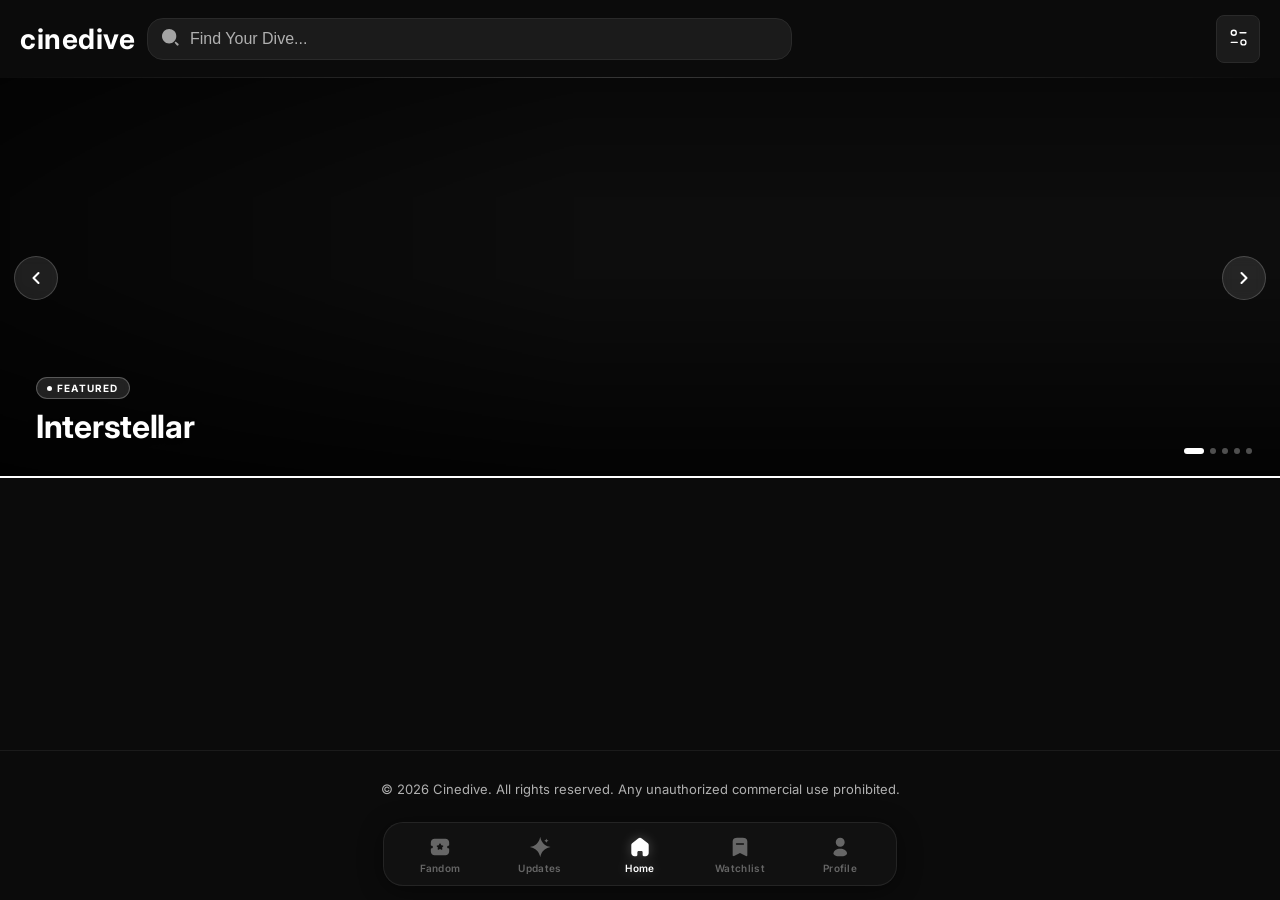
==== index.html @ e0979874 "Update index.html" ====
<!DOCTYPE html>
<html lang="en">
<head>
  <meta charset="UTF-8">
  <meta name="viewport" content="width=device-width, initial-scale=1.0">
  <meta name="google-site-verification" content="zPPvZ__F1wGGacreTJ3j63eiuVQAA73Fr6Pg4x2mugY" />
  
  <title>Cinedive – Discover Movies, Series, Anime & Documentaries</title>
  
  <meta name="description" content="Explore Cinedive to discover trending movies, TV series, anime, and documentaries. Get reviews, ratings, and personalized streaming recommendations in one place like never before.">
  <meta name="keywords" content="movies, tv series, anime, documentaries, streaming, movie reviews, trending shows, anime recommendations, documentaries online, entertainment platform, netflix, prime video, crunchyroll, disney marvel, cinedive">
  <meta name="author" content="Cinedive">
  
  <meta property="og:title" content="Cinedive – Movies, Series, Anime & Documentaries">
  <meta property="og:description" content="Discover movies, series, anime, and documentaries with reviews and ratings on Cinedive.">
  <meta property="og:type" content="website">
  <meta property="og:url" content="https://cinedive.vercel.app">
  <meta property="og:image" content="https://cinedive.vercel.app/preview.jpg">
  
  <link rel="stylesheet" href="style.css">
  <link href="https://fonts.googleapis.com/css2?family=Inter:wght@400;500;600;700&display=swap" rel="stylesheet">
</head>

<body>

  <div class="top-nav">
    <div class="logo">cinedive</div>
  
    <div class="search-box">
      <div class="search-inner" onclick="openSearchOverlay();">
        <svg width="20" height="20" viewBox="0 0 24 24" fill="none" style="flex-shrink:0;">
          <path d="M15.6207067,15.6542822 C16.0072308,15.270377 16.6268293,15.270377 17.0133534,15.6542822 L19.5680176,17.7164156 C20.1292102,18.2388171 20.1292102,19.0857973 19.6123694,19.6081989 C19.0955285,20.1306004 18.2575639,20.1306004 17.7407231,19.6081989 L15.6207067,17.1784678 C15.390397,16.8980019 15.3076306,16.6615115 15.3076306,16.416375 C15.3076306,16.1303824 15.4202849,15.8561581 15.6207067,15.6542822 Z M8.57763961,0 C10.8525711,0 13.0343273,0.913436016 14.6429467,2.53936255 C16.2515662,4.16528909 17.1552792,6.37051871 17.1552792,8.66992606 C17.1552792,13.458194 13.3149392,17.3398521 8.57763961,17.3398521 C3.84034006,17.3398521 0,13.458194 0,8.66992606 C0,3.88165812 3.84034006,0 8.57763961,0 Z" fill="#ffffff"/>
        </svg>
        <input type="text" placeholder="Find Your Dive..." readonly style="pointer-events: none;">
      </div>
    </div>
  
    <div class="nav-actions">
      <button class="filter-btn" onclick="showFilters()">
        <svg width="22" height="22" viewBox="0 0 24 24" fill="none">
          <path d="M11.1437 17.8828H4.67114" stroke="#ffffff" stroke-width="1.5" stroke-linecap="round" stroke-linejoin="round"/>
          <path fill-rule="evenodd" clip-rule="evenodd" d="M15.205 17.8837C15.205 19.9254 15.8859 20.6054 17.9267 20.6054C19.9676 20.6054 20.6485 19.9254 20.6485 17.8837C20.6485 15.8419 19.9676 15.1619 17.9267 15.1619C15.8859 15.1619 15.205 15.8419 15.205 17.8837Z" stroke="#ffffff" stroke-width="1.5" stroke-linecap="round" stroke-linejoin="round"/>
          <path d="M14.1765 7.39415H20.6481" stroke="#ffffff" stroke-width="1.5" stroke-linecap="round" stroke-linejoin="round"/>
          <path fill-rule="evenodd" clip-rule="evenodd" d="M10.1153 7.39281C10.1153 5.35192 9.43436 4.67102 7.39346 4.67102C5.35167 4.67102 4.67078 5.35192 4.67078 7.39281C4.67078 9.4346 5.35167 10.1146 7.39346 10.1146C9.43436 10.1146 10.1153 9.4346 10.1153 7.39281Z" stroke="#ffffff" stroke-width="1.5" stroke-linecap="round" stroke-linejoin="round"/>
        </svg>
      </button>
    </div>
  </div>

  <!-- ═══════════════════════════════════════════
       FEATURED SLIDESHOW DATA
       To update banners: edit the data-* attributes
       on each .slide element below.
       - data-img  : full image URL (backdrop/banner)
       - data-title: movie or show name (optional)
       - data-label: badge label e.g. "Trending", "New"
  ═══════════════════════════════════════════ -->
  <section class="featured-slideshow" id="featuredSlideshow">
    <div class="slides-track" id="slidesTrack">

      <div class="slide"
           data-img="https://image.tmdb.org/t/p/original/xJHokMbljvjADYdit5fK5VQsXEG.jpg"
           data-title="Interstellar"
           data-label="Featured">
      </div>

      <div class="slide"
           data-img="https://image.tmdb.org/t/p/original/oXUunYhn9uY1Yv6qU6A96vGvLpY.jpg"
           data-title="The Dark Knight"
           data-label="Trending">
      </div>

      <div class="slide"
           data-img="https://image.tmdb.org/t/p/original/8Z99vYQXbu9o4v6qU6A96vGvLpY.jpg"
           data-title="Inception"
           data-label="Spotlight">
      </div>

      <div class="slide"
           data-img="https://image.tmdb.org/t/p/original/70YpTzhScySAn8Br97vY88S6p60.jpg"
           data-title="Zindagi Na Milegi Dobara"
           data-label="New">
      </div>

      <div class="slide"
           data-img="https://image.tmdb.org/t/p/original/hiKypO3V6fK0pX8I7Y86S9Qqp.jpg"
           data-title="Parasite"
           data-label="Award Winner">
      </div>

    </div>

    <!-- Dot indicators -->
    <div class="slide-dots" id="slideDots"></div>

    <!-- Prev / Next arrows (desktop) -->
    <button class="slide-arrow slide-arrow-prev" id="slidePrev" aria-label="Previous">
      <svg width="20" height="20" viewBox="0 0 24 24" fill="none" stroke="#fff" stroke-width="2.5" stroke-linecap="round" stroke-linejoin="round">
        <polyline points="15 18 9 12 15 6"/>
      </svg>
    </button>
    <button class="slide-arrow slide-arrow-next" id="slideNext" aria-label="Next">
      <svg width="20" height="20" viewBox="0 0 24 24" fill="none" stroke="#fff" stroke-width="2.5" stroke-linecap="round" stroke-linejoin="round">
        <polyline points="9 18 15 12 9 6"/>
      </svg>
    </button>
  </section>
  <!-- END FEATURED SLIDESHOW -->

  <div class="container">
    
    <div id="filters" class="preferences-container hidden">
      <div class="preferences-header">
        <h2 class="preferences-title">Your Preferences</h2>
      </div>
      
      <div class="preferences-scroll-row">
        
        <div class="premium-select-wrapper">
          <select id="type" class="premium-pill-select" onchange="findSuggestion()">
            <option value="">Content Type</option>
            <option value="51">Movie</option>
            <option value="52">Series</option>
            <option value="53">Documentary</option>
          </select>
        </div>

        <div class="premium-select-wrapper">
          <select id="genre" class="premium-pill-select" onchange="findSuggestion()">
            <option value="">Genre</option>
            <option value="1">Action</option>
            <option value="2">Comedy</option>
            <option value="3">Romance</option>
            <option value="4">Horror</option>
            <option value="5">Crime</option>
            <option value="9">Fantasy</option>
            <option value="6">Sci-fi</option>
            <option value="12">Animation</option>
            <option value="8">Adventure</option>
            <option value="7">Drama</option>
          </select>
        </div>

        <div class="premium-select-wrapper">
          <select id="mood" class="premium-pill-select" onchange="findSuggestion()">
            <option value="">Mood</option>
            <option value="32">Chill</option>
            <option value="37">Romantic</option>
            <option value="34">Mysterious</option>
            <option value="35">Emotional</option>
            <option value="36">Inspiring</option>
            <option value="39">Anime Vibes</option>
          </select>
        </div>

        <div class="premium-select-wrapper">
          <select id="language" class="premium-pill-select" onchange="findSuggestion()">
            <option value="">Original Language</option>
            <option value="en">English</option>
            <option value="hi">Hindi</option>
            <option value="jp">Japanese</option>
            <option value="sp">Spanish</option>
            <option value="kr">Korean</option>
            <option value="be">Bengali</option>
            <option value="sind">South Indian</option>
          </select>
        </div>

        <div class="premium-select-wrapper">
          <select id="year" class="premium-pill-select" onchange="findSuggestion()">
            <option value="">Released Year</option>
            <option value="1980">1980</option>
            <option value="1990">1990</option>
            <option value="2000">2000</option>
            <option value="2010">2010</option>
            <option value="2020">2020</option>
          </select>
        </div>

        <div class="premium-select-wrapper">
          <select id="popularity" class="premium-pill-select" onchange="findSuggestion()">
            <option value="">Popularity</option>
            <option value="trending">Trending Now</option>
            <option value="generational">Generational Phenomena</option>
            <option value="critically_acclaimed">Critically Acclaimed</option>
            <option value="regional_hit">Regional Hit</option>
            <option value="underrated">Underrated Gem</option>
          </select>
        </div>

        <div class="premium-select-wrapper">
          <select id="platform" class="premium-pill-select" onchange="findSuggestion()">
            <option value="">Preferred Platforms</option>
            <option value="netflix">Netflix</option>
            <option value="prime">Prime Video</option>
            <option value="appletv">Apple TV+</option>
            <option value="disney">Disney+</option>
            <option value="sonyliv">SonyLIV</option>
            <option value="hoichoi">Hoichoi</option>
            <option value="jiohotstar">JioHotstar</option>
            <option value="max">Max</option>
            <option value="crunchyroll">Crunchyroll</option>
            <option value="youtube">YouTube</option>
          </select>
        </div>

      </div>
      
      <div class="preferences-actions">
        <button class="preferences-clear-btn" onclick="clearFilters()">Clear All</button>
      </div>
    </div>
  
    <h2 id="results-title"></h2>
    <div id="results" class="results-grid"></div>
  </div>

  <div id="search-overlay" class="search-overlay">
    
    <div class="search-sticky-top">
      <div class="search-overlay-header">
        <button class="back-btn" onclick="closeSearchOverlay()">
          <svg width="28" height="28" viewBox="0 0 24 24" fill="none" stroke="#ffffff" stroke-width="2" stroke-linecap="round" stroke-linejoin="round">
            <path d="M15 18l-6-6 6-6"/>
          </svg>
        </button>
        <span class="search-overlay-title">Search</span>
      </div>
      
      <div class="search-overlay-input-wrapper">
        <div class="search-input-container">
          <svg class="input-search-icon" width="20" height="20" viewBox="0 0 24 24" fill="none" stroke="#B0B0B0" stroke-width="2" stroke-linecap="round" stroke-linejoin="round">
            <circle cx="11" cy="11" r="8"></circle>
            <line x1="21" y1="21" x2="16.65" y2="16.65"></line>
          </svg>
          <input type="text" id="overlay-search-input" placeholder="Search movies, anime, series..." oninput="handleRealTimeSearch(this.value)" onkeypress="handleSearchEnter(event, this.value)">
        </div>
      </div>
    </div>
    
    <div class="search-overlay-content">
      
      <div id="search-default-state" class="search-default-state">
        
        <div class="search-section" id="recent-searches-section" style="display: none;">
          <h3 class="search-section-title">Your Recent Searches</h3>
          <ul class="recent-searches-list" id="recent-searches-list"></ul>
        </div>
  
        <div class="search-section">
          <h3 class="search-section-title">Trending</h3>
          <div class="horizontal-scroll" id="trending-scroll"></div>
        </div>
  
        <div class="search-section">
          <h3 class="search-section-title">Featured</h3>
          <div class="horizontal-scroll" id="featured-scroll"></div>
        </div>
        
      </div>
  
      <div id="search-results-state" class="hidden">
        <div id="search-overlay-results" class="results-grid"></div>
        <div id="search-empty-state" class="search-empty-state hidden">No results found</div>
      </div>
  
    </div>
  </div>

  <script src="script.js"></script>

  <div class="footer">
    <p class="footer-sub">
      © 2026 Cinedive. All rights reserved. Any unauthorized commercial use prohibited.
    </p>
  </div>

  <nav class="bottom-nav">
    <a class="bottom-nav-item" href="#">
      <span class="bottom-nav-icon">
        <svg width="24" height="24" viewBox="0 0 24 24" fill="none" xmlns="http://www.w3.org/2000/svg">
          <g transform="translate(2.000000, 3.000000)" fill="currentColor" fill-rule="nonzero">
            <path d="M15.856,-3.01980663e-14 C18.14,-3.01980663e-14 19.999,1.84201255 19.999,4.10514147 L19.999,4.10514147 L20,6.78245073 C20,6.97864142 19.921,7.16888693 19.781,7.30760762 C19.64,7.44731917 19.45,7.52559727 19.25,7.52559727 C18.429,7.52559727 17.761,8.18749312 17.761,9.00099086 C17.761,9.81448861 18.429,10.4763845 19.25,10.4763845 C19.664,10.4763845 20,10.8093141 20,11.219531 L20,11.219531 L20,13.8958494 C20,16.1589783 18.142,18 15.858,18 L15.858,18 L4.143,18 C1.859,18 0,16.1589783 0,13.8958494 L0,13.8958494 L0,11.219531 C0,10.8093141 0.336,10.4763845 0.75,10.4763845 C1.572,10.4763845 2.24,9.81448861 2.24,9.00099086 C2.24,8.20830122 1.599,7.61180227 0.75,7.61180227 C0.551,7.61180227 0.361,7.53352417 0.22,7.39381262 C0.079,7.25410107 0,7.06484642 0,6.86865573 L0,6.86865573 L0.002,4.10514147 C0.002,1.84201255 1.86,-3.01980663e-14 4.144,-3.01980663e-14 L4.144,-3.01980663e-14 Z M10.002,5.15347352 C9.718,5.15347352 9.464,5.31002973 9.337,5.56170869 L9.337,5.56170869 L8.608,7.02521193 L6.982,7.26004624 C6.701,7.29968072 6.471,7.48992624 6.382,7.75745899 C6.294,8.02499174 6.365,8.31432346 6.569,8.51051415 L6.569,8.51051415 L7.748,9.64802378 L7.47,11.2561929 C7.422,11.5336343 7.535,11.8090939 7.765,11.9745679 C7.895,12.066718 8.046,12.1142794 8.199,12.1142794 C8.316,12.1142794 8.434,12.0855444 8.542,12.0290653 L8.542,12.0290653 L10,11.270065 L11.455,12.0270836 C11.707,12.1608499 12.006,12.1400418 12.235,11.973577 C12.466,11.8090939 12.579,11.5336343 12.531,11.2561929 L12.531,11.2561929 L12.252,9.64802378 L13.431,8.51051415 C13.636,8.31432346 13.707,8.02499174 13.618,7.75745899 C13.53,7.48992624 13.3,7.29968072 13.022,7.2610371 L13.022,7.2610371 L11.393,7.02521193 L10.664,5.56269955 C10.539,5.31102059 10.285,5.15446438 10.002,5.15347352 L10.002,5.15347352 Z"></path>
          </g>
        </svg>
      </span>
      <span class="bottom-nav-label">Fandom</span>
    </a>
    <a class="bottom-nav-item" href="#" onclick="openSearchOverlay(); return false;">
      <span class="bottom-nav-icon">
        <svg width="24" height="24" viewBox="0 0 24 24" fill="none" xmlns="http://www.w3.org/2000/svg">
          <path fill-rule="evenodd" clip-rule="evenodd" d="M21.625 11.5155C17.265 10.3915 13.858 6.9845 12.734 2.6245L12.25 0.747498L11.766 2.6245C10.642 6.9845 7.23505 10.3915 2.87505 11.5155L0.998047 11.9995L2.87505 12.4845C7.23505 13.6085 10.642 17.0155 11.766 21.3745L12.25 23.2525L12.734 21.3745C13.858 17.0155 17.265 13.6085 21.625 12.4845L23.502 11.9995L21.625 11.5155Z" fill="currentColor"/>
          <path fill-rule="evenodd" clip-rule="evenodd" d="M19.0011 7.74691C19.0011 6.58491 20.2751 5.24791 21.5001 5.24791C20.3211 5.24791 19.0011 3.89691 19.0011 2.74991C19.0011 3.89691 17.6931 5.24791 16.5031 5.24791C17.6481 5.24791 19.0011 6.57791 19.0011 7.74691Z" fill="currentColor"/>
        </svg>
      </span>
      <span class="bottom-nav-label">Updates</span>
    </a>
    <a class="bottom-nav-item active" href="#">
      <span class="bottom-nav-icon">
        <svg width="24" height="24" viewBox="0 0 24 24" fill="none" xmlns="http://www.w3.org/2000/svg">
          <g transform="translate(2.500000, 2.000000)" fill="currentColor" fill-rule="nonzero">
            <path d="M6.63477851,18.7733424 L6.63477851,15.7156161 C6.63477851,14.9350667 7.27217143,14.3023065 8.05843544,14.3023065 L10.9326107,14.3023065 C11.310188,14.3023065 11.6723007,14.4512083 11.9392882,14.7162553 C12.2062757,14.9813022 12.3562677,15.3407831 12.3562677,15.7156161 L12.3562677,18.7733424 C12.3538816,19.0978491 12.4820659,19.4098788 12.7123708,19.6401787 C12.9426757,19.8704786 13.2560494,20 13.5829406,20 L15.5438266,20 C16.4596364,20.0023499 17.3387522,19.6428442 17.9871692,19.0008077 C18.6355861,18.3587712 19,17.4869804 19,16.5778238 L19,7.86685918 C19,7.13246047 18.6720694,6.43584231 18.1046183,5.96466895 L11.4340245,0.675869015 C10.2736604,-0.251438297 8.61111277,-0.221497907 7.48539114,0.74697893 L0.967012253,5.96466895 C0.37274068,6.42195254 0.0175522924,7.12063643 0,7.86685918 L0,16.568935 C0,18.4638535 1.54738155,20 3.45617342,20 L5.37229029,20 C6.05122667,20 6.60299723,19.4562152 6.60791706,18.7822311 L6.63477851,18.7733424 Z"></path>
          </g>
        </svg>
      </span>
      <span class="bottom-nav-label">Home</span>
    </a>
    <a class="bottom-nav-item" href="#">
      <span class="bottom-nav-icon">
        <svg width="24" height="24" viewBox="0 0 24 24" fill="none" xmlns="http://www.w3.org/2000/svg">
          <g transform="translate(4.000000, 2.000000)" fill="currentColor" fill-rule="nonzero">
            <path d="M11.0699,0.0001 C13.7799,0.0001 15.9699,1.0701 15.9999,3.7901 L15.9999,3.7901 L15.9999,18.9701 C15.9999,19.1401 15.9599,19.3101 15.8799,19.4601 C15.7499,19.7001 15.5299,19.8801 15.2599,19.9601 C14.9999,20.0401 14.7099,20.0001 14.4699,19.8601 L14.4699,19.8601 L7.9899,16.6201 L1.4999,19.8601 C1.3509,19.9391 1.1799,19.9901 1.0099,19.9901 C0.4499,19.9901 -0.0001,19.5301 -0.0001,18.9701 L-0.0001,18.9701 L-0.0001,3.7901 C-0.0001,1.0701 2.1999,0.0001 4.8999,0.0001 L4.8999,0.0001 Z M11.7499,6.0401 L4.2199,6.0401 C3.7899,6.0401 3.4399,6.3901 3.4399,6.8301 C3.4399,7.2691 3.7899,7.6201 4.2199,7.6201 L4.2199,7.6201 L11.7499,7.6201 C12.1799,7.6201 12.5299,7.2691 12.5299,6.8301 C12.5299,6.3901 12.1799,6.0401 11.7499,6.0401 L11.7499,6.0401 Z"></path>
          </g>
        </svg>
      </span>
      <span class="bottom-nav-label">Watchlist</span>
    </a>
    <a class="bottom-nav-item" href="#">
      <span class="bottom-nav-icon">
        <svg width="24" height="24" viewBox="0 0 24 24" fill="none" xmlns="http://www.w3.org/2000/svg">
          <path fill-rule="evenodd" clip-rule="evenodd" d="M12.2505 13.8307C8.33752 13.8307 4.90552 16.1327 4.90552 18.7557C4.90552 22.1307 10.4345 22.1307 12.2505 22.1307C14.0665 22.1307 19.5945 22.1307 19.5945 18.7337C19.5945 16.1217 16.1625 13.8307 12.2505 13.8307Z" fill="currentColor"/>
          <path fill-rule="evenodd" clip-rule="evenodd" d="M12.212 11.6423H12.243C14.938 11.6423 17.13 9.45026 17.13 6.75526C17.13 4.06126 14.938 1.86926 12.243 1.86926C9.54805 1.86926 7.35605 4.06126 7.35605 6.75326C7.34705 9.43926 9.52405 11.6323 12.212 11.6423Z" fill="currentColor"/>
        </svg>
      </span>
      <span class="bottom-nav-label">Profile</span>
    </a>
  </nav>

</body>
</html>
---- style.css ----
/* 🔥 GLOBAL FIX */
html, body {
  margin: 0;
  padding: 0;
  overflow-x: hidden;
}

body {
  font-family: 'Inter', sans-serif;
  background: #0B0B0B;
  color: #FFFFFF;
  display: flex;
  flex-direction: column;
  min-height: 100vh;
  font-size: 16px;
}

/* 🔥 TOP NAVBAR */
.top-nav {
  display: flex;
  align-items: center;
  gap: 12px;
  padding: 10px 12px;
  background: #0B0B0B;
  border-bottom: none;
  position: sticky;
  top: 0;
  z-index: 100;
}

/*
  SEPARATOR FIX:
  Replaced the hard border-bottom on .top-nav with a
  soft radial glow separator div rendered below the nav.
  Feels premium and cinematic — a faint light bloom
  rather than a flat line cut.
*/
.top-nav::after {
  content: '';
  position: absolute;
  bottom: 0;
  left: 0;
  right: 0;
  height: 1px;
  background: linear-gradient(
    to right,
    transparent 0%,
    rgba(255,255,255,0.08) 20%,
    rgba(255,255,255,0.18) 50%,
    rgba(255,255,255,0.08) 80%,
    transparent 100%
  );
  pointer-events: none;
}

/* 🔥 LOGO */
.logo {
  font-size: 25px;
  font-weight: 700;
  white-space: nowrap;
  color: #FFFFFF;
  letter-spacing: 0.5px;
}

/* 🔥 SEARCH BOX */
.search-box {
  flex: 0 0 52%;
  max-width: 52%;
}

.search-inner {
  display: flex;
  align-items: center;
  gap: 6px;
  background: #1B1B1B;
  border-radius: 16px;
  padding: 9px 14px;
  border: 1px solid #2a2a2a;
  transition: border-color 0.2s;
  cursor: pointer;
}

.search-inner:focus-within {
  border-color: #FFFFFF;
}

.search-inner input {
  border: none;
  background: transparent;
  color: #FFFFFF;
  outline: none;
  width: 100%;
  font-size: 14px;
  line-height: 1.2;
  padding-left: 2px;
}

.search-inner input::placeholder {
  color: #B0B0B0;
}

.search-inner svg {
  flex-shrink: 0;
  display: block;
  opacity: 0.6;
}

/* 🔥 FILTER BUTTON */
.nav-actions {
  margin-left: auto;
  display: flex;
  align-items: center;
  flex-shrink: 0;
}

.filter-btn {
  background: #1B1B1B;
  border: 1px solid #2a2a2a;
  color: #FFFFFF;
  font-size: 16px;
  padding: 10px;
  border-radius: 8px;
  cursor: pointer;
  transition: border-color 0.2s, background 0.2s;
}

.filter-btn:hover {
  border-color: #FFFFFF;
  background: #222;
}

/* 🔥 CONTAINER */
.container {
  width: 100%;
  max-width: 100%;
  margin: auto;
  padding: 20px 12px;
  text-align: center;
  flex: 1;
  box-sizing: border-box;
}

@media (min-width: 768px) {
  .container {
    max-width: 1100px;
    padding: 60px 20px;
  }
  .top-nav {
    padding: 15px 20px;
  }
  .logo {
    font-size: 28px;
  }
  .search-inner input {
    font-size: 16px;
  }
}

h1 {
  font-size: 28px;
  margin-bottom: 10px;
}

.subtitle {
  color: #B0B0B0;
  margin-bottom: 25px;
  font-size: 14px;
}

.main-btn, .surprise-btn {
  padding: 12px 20px;
  font-size: 15px;
  background: #FFFFFF;
  color: #0B0B0B;
  font-weight: 600;
  border: none;
  border-radius: 8px;
  cursor: pointer;
  transition: background 0.2s, transform 0.2s;
  margin: 6px;
}

.main-btn:hover, .surprise-btn:hover {
  background: #E0E0E0;
  transform: scale(1.05);
}

.hidden {
  display: none;
}


/* =========================================
   🎬 FEATURED SLIDESHOW
========================================= */

.featured-slideshow {
  position: relative;
  width: 100%;
  aspect-ratio: 16 / 10;
  overflow: hidden;
  background: #0D0D0D;
  margin-top: 0;
}

@media (min-width: 768px) {
  .featured-slideshow {
    aspect-ratio: 16 / 5;
  }
}

/* Track holds all slides side by side */
.slides-track {
  display: flex;
  width: 100%;
  height: 100%;
  transition: transform 0.65s cubic-bezier(0.77, 0, 0.18, 1);
  will-change: transform;
}

/* Individual slide */
.slide {
  flex: 0 0 100%;
  width: 100%;
  height: 100%;
  position: relative;
  background-size: cover;
  background-position: center center;
  background-repeat: no-repeat;
}

/* Cinematic gradient overlay */
.slide::before {
  content: '';
  position: absolute;
  inset: 0;
  background:
    linear-gradient(to right,  rgba(0,0,0,0.55) 0%, transparent 45%),
    linear-gradient(to top,    rgba(0,0,0,0.72) 0%, transparent 50%),
    linear-gradient(to bottom, rgba(0,0,0,0.35) 0%, transparent 30%);
  z-index: 1;
  pointer-events: none;
}

/* Slide text content */
.slide-content {
  position: absolute;
  bottom: 18px;
  left: 18px;
  z-index: 2;
  display: flex;
  flex-direction: column;
  gap: 6px;
}

@media (min-width: 768px) {
  .slide-content {
    bottom: 32px;
    left: 36px;
    gap: 10px;
  }
}

/* Badge label */
.slide-label {
  display: inline-flex;
  align-items: center;
  gap: 5px;
  background: rgba(255,255,255,0.12);
  border: 1px solid rgba(255,255,255,0.25);
  backdrop-filter: blur(6px);
  -webkit-backdrop-filter: blur(6px);
  color: #FFFFFF;
  font-size: 10px;
  font-weight: 700;
  letter-spacing: 1.2px;
  text-transform: uppercase;
  padding: 4px 10px;
  border-radius: 20px;
  width: fit-content;
}

/* Pulse dot inside label */
.slide-label-dot {
  width: 5px;
  height: 5px;
  border-radius: 50%;
  background: #FFFFFF;
  animation: slideDotPulse 1.8s ease-in-out infinite;
}

@keyframes slideDotPulse {
  0%, 100% { opacity: 1; transform: scale(1); }
  50%       { opacity: 0.4; transform: scale(0.7); }
}

/* Movie title on slide */
.slide-title {
  font-size: 20px;
  font-weight: 700;
  color: #FFFFFF;
  line-height: 1.15;
  letter-spacing: -0.3px;
  text-shadow: 0 2px 12px rgba(0,0,0,0.6);
  max-width: 240px;
}

@media (min-width: 768px) {
  .slide-title {
    font-size: 32px;
    max-width: 480px;
  }
}

/* Dot indicators */
.slide-dots {
  position: absolute;
  bottom: 14px;
  right: 16px;
  display: flex;
  gap: 6px;
  z-index: 3;
}

@media (min-width: 768px) {
  .slide-dots {
    bottom: 24px;
    right: 28px;
  }
}

.slide-dot {
  width: 6px;
  height: 6px;
  border-radius: 50%;
  background: rgba(255,255,255,0.3);
  border: none;
  padding: 0;
  cursor: pointer;
  transition: background 0.3s ease, transform 0.3s ease, width 0.3s ease;
  flex-shrink: 0;
}

.slide-dot.active {
  background: #FFFFFF;
  width: 20px;
  border-radius: 3px;
}

/* Prev / Next arrows — desktop only */
.slide-arrow {
  position: absolute;
  top: 50%;
  transform: translateY(-50%);
  z-index: 3;
  background: rgba(255,255,255,0.1);
  border: 1px solid rgba(255,255,255,0.18);
  backdrop-filter: blur(6px);
  -webkit-backdrop-filter: blur(6px);
  border-radius: 50%;
  width: 38px;
  height: 38px;
  display: none;
  align-items: center;
  justify-content: center;
  cursor: pointer;
  transition: background 0.2s, border-color 0.2s;
}

.slide-arrow:hover {
  background: rgba(255,255,255,0.2);
  border-color: rgba(255,255,255,0.4);
}

.slide-arrow-prev { left: 14px; }
.slide-arrow-next { right: 14px; }

@media (min-width: 768px) {
  .slide-arrow {
    display: flex;
    width: 44px;
    height: 44px;
  }
}

/* Progress bar at bottom of slideshow */
.slide-progress {
  position: absolute;
  bottom: 0;
  left: 0;
  height: 2px;
  background: rgba(255,255,255,0.15);
  width: 100%;
  z-index: 3;
}

.slide-progress-fill {
  height: 100%;
  background: #FFFFFF;
  width: 0%;
  transition: width linear;
}


/* =========================================
   🔥 PREFERENCES / FILTER UI
========================================= */

.preferences-container {
  background: #0B0B0B;
  padding: 10px 0 25px 0;
  text-align: center;
  animation: fadeIn 0.4s ease;
}

.preferences-header {
  margin-bottom: 18px;
  padding: 0 5px;
}

.preferences-title {
  font-size: 18px;
  font-weight: 600;
  color: #FFFFFF;
  margin: 0;
  letter-spacing: 0.3px;
}

.preferences-scroll-row {
  display: flex;
  flex-wrap: wrap;
  justify-content: center;
  align-items: center;
  gap: 12px;
  margin-bottom: 16px;
}

.premium-select-wrapper {
  position: relative;
  flex-shrink: 0;
}

.premium-select-wrapper::after {
  content: '';
  position: absolute;
  right: 14px;
  top: 50%;
  transform: translateY(-50%);
  width: 0;
  height: 0;
  border-left: 4px solid transparent;
  border-right: 4px solid transparent;
  border-top: 5px solid #B0B0B0;
  pointer-events: none;
  transition: border-top-color 0.2s;
}

.premium-pill-select {
  appearance: none;
  -webkit-appearance: none;
  background: #1B1B1B;
  border: 1px solid #2A2A2A;
  color: #FFFFFF;
  font-size: 14px;
  font-weight: 500;
  padding: 10px 36px 10px 18px;
  border-radius: 40px;
  outline: none;
  cursor: pointer;
  font-family: 'Inter', sans-serif;
  transition: all 0.2s ease;
  box-shadow: 0 2px 10px rgba(0,0,0,0.2);
}

.premium-pill-select:hover {
  background: #222222;
  border-color: #3A3A3A;
}

.premium-pill-select:focus {
  border-color: #FFFFFF;
  box-shadow: 0 0 14px rgba(255,255,255,0.1);
}

.premium-pill-select option {
  background: #1B1B1B;
  color: #FFFFFF;
  padding: 10px;
}

.preferences-actions {
  margin-top: 5px;
  padding: 0 5px;
}

.preferences-clear-btn {
  background: transparent;
  border: 1.5px solid #3A3A3A;
  color: #B0B0B0;
  font-size: 13px;
  font-weight: 600;
  padding: 8px 18px;
  border-radius: 20px;
  cursor: pointer;
  transition: all 0.2s ease;
}

.preferences-clear-btn:hover {
  border-color: #FFFFFF;
  color: #FFFFFF;
  background: rgba(255,255,255,0.06);
}


/* 🔥 GRID */
.results-grid {
  margin-top: 30px;
  display: grid;
  grid-template-columns: repeat(2, 1fr);
  gap: 12px;
  justify-items: center;
}

@media (min-width: 768px) {
  .results-grid {
    grid-template-columns: repeat(auto-fill, minmax(200px, 1fr));
    gap: 25px;
  }
}

/* =========================================
   🎬 MOVIE CARD
========================================= */

.movie-card {
  border-radius: 16px;
  overflow: hidden;
  position: relative;
  width: 100%;
  max-width: 216px;
  aspect-ratio: 2 / 3;
  cursor: pointer;
  transition: transform 0.25s, box-shadow 0.25s;
  background: #161616;
  flex-shrink: 0;
}

.movie-card:hover {
  transform: scale(1.04);
  box-shadow: 0 8px 28px rgba(0,0,0,0.7);
}

.movie-poster {
  position: relative;
  width: 100%;
  height: 100%;
}

.movie-poster img {
  position: absolute;
  inset: 0;
  width: 100%;
  height: 100%;
  object-fit: cover;
  display: block;
  z-index: 0;
}

.movie-card-placeholder {
  position: absolute;
  inset: 0;
  display: none;
  flex-direction: column;
  align-items: center;
  justify-content: center;
  background: #161616;
  gap: 8px;
  z-index: 0;
}

.movie-card-placeholder .placeholder-initial {
  font-size: 48px;
  font-weight: 700;
  color: rgba(255,255,255,0.1);
  line-height: 1;
}

.movie-card-overlay {
  position: absolute;
  inset: 0;
  background: linear-gradient(
    to top,
    rgba(0,0,0,0.93) 38%,
    rgba(0,0,0,0.15) 70%,
    transparent 100%
  );
  pointer-events: none;
  z-index: 1;
}

.movie-card-top {
  position: absolute;
  top: 10px;
  right: 10px;
  display: flex;
  gap: 6px;
  align-items: center;
  z-index: 2;
}

.movie-rating {
  background: rgba(11,11,11,0.78);
  border: 1.5px solid rgba(255,255,255,0.5);
  border-radius: 50px;
  padding: 3px 9px;
  font-size: 11px;
  font-weight: 700;
  color: #FFFFFF;
  letter-spacing: 0.2px;
}

.movie-watchlist-btn {
  background: rgba(11,11,11,0.6);
  border: 1px solid rgba(255,255,255,0.18);
  border-radius: 50%;
  width: 28px;
  height: 28px;
  display: flex;
  align-items: center;
  justify-content: center;
  cursor: pointer;
  flex-shrink: 0;
  transition: background 0.2s, border-color 0.2s;
}

.movie-watchlist-btn:hover {
  background: rgba(255,255,255,0.12);
  border-color: rgba(255,255,255,0.5);
}

.movie-watchlist-btn svg { display: block; }

.movie-info {
  position: absolute;
  bottom: 0;
  left: 0;
  right: 0;
  padding: 10px 10px 12px;
  z-index: 2;
}

.movie-title {
  font-weight: 700;
  font-size: 12px;
  color: #FFFFFF;
  margin-bottom: 6px;
  line-height: 1.3em;
  max-height: 2.6em;
  overflow: hidden;
  word-break: break-word;
}

@media (min-width: 768px) {
  .movie-title {
    font-size: 13px;
  }
}

.movie-title .movie-year {
  font-weight: 400;
  color: #999;
  font-size: 11px;
}

.movie-tags {
  display: flex;
  flex-wrap: wrap;
  gap: 4px;
}

.tag {
  font-size: 9px;
  font-weight: 600;
  padding: 2px 7px;
  border-radius: 20px;
  letter-spacing: 0.1px;
}

.tag-action    { background: #2a1a1a; color: #F09595; }
.tag-comedy    { background: #2a2a1a; color: #EF9F27; }
.tag-romance   { background: #2a1520; color: #ED93B1; }
.tag-horror    { background: #200f0f; color: #f07070; }
.tag-crime     { background: #1a1a2a; color: #85B7EB; }
.tag-scifi     { background: #0f2a22; color: #5DCAA5; }
.tag-drama     { background: #1a1f2a; color: #85B7EB; }
.tag-adventure { background: #1a2530; color: #7BC8E8; }
.tag-fantasy   { background: #221a35; color: #AFA9EC; }
.tag-history   { background: #2a2010; color: #EF9F27; }
.tag-thriller  { background: #201515; color: #F09595; }
.tag-animation { background: #1f1a30; color: #AFA9EC; }

.tag-mood { background: #1e1528; color: #C4A8E8; }

.movie-meta { display: none; }

/* 🔥 FOOTER */
.footer {
  padding: 25px 15px;
  border-top: 1px solid #1B1B1B;
  text-align: center;
  margin-top: auto;
  padding-bottom: 90px;
}

.footer-text {
  color: #B0B0B0;
  font-size: 12px;
}

.footer-sub {
  color: #B0B0B0;
  font-size: 13px;
  margin-top: 5px;
}

.footer-sub a {
  color: #FFFFFF;
  text-decoration: underline;
}

.footer-sub a:hover {
  color: #E0E0E0;
}

/* 🔥 BOTTOM NAVBAR */
.bottom-nav {
  position: fixed;
  bottom: 14px;
  left: 50%;
  transform: translateX(-50%);
  width: calc(100% - 32px);
  max-width: 500px;
  height: 62px;
  background: rgba(20, 20, 20, 0.75);
  backdrop-filter: blur(14px);
  -webkit-backdrop-filter: blur(14px);
  border: 1px solid rgba(255,255,255,0.08);
  border-radius: 20px;
  box-shadow: 0 4px 24px rgba(0,0,0,0.45);
  display: flex;
  align-items: center;
  justify-content: space-around;
  z-index: 200;
  padding: 0 6px;
}

.bottom-nav-item {
  display: flex;
  flex-direction: column;
  align-items: center;
  justify-content: center;
  gap: 3px;
  flex: 1;
  text-decoration: none;
  color: #666;
  transition: color 0.2s ease, transform 0.2s ease;
  padding: 6px 0;
  border-radius: 12px;
}

.bottom-nav-item:hover {
  color: #ffffff;
  transform: scale(1.08);
}

.bottom-nav-item.active {
  color: #FFFFFF;
  filter: drop-shadow(0 0 6px rgba(255,255,255,0.25));
}

.bottom-nav-icon {
  width: 24px;
  height: 24px;
  display: flex;
  align-items: center;
  justify-content: center;
  line-height: 1;
}

.bottom-nav-icon svg {
  width: 22px;
  height: 22px;
}

.bottom-nav-label {
  font-size: 10px;
  font-weight: 600;
  letter-spacing: 0.3px;
}


/* =========================================
   🔥 SEARCH OVERLAY
========================================= */

.search-overlay {
  position: fixed;
  inset: 0;
  background-color: #0B0B0B;
  z-index: 9999;
  display: flex;
  flex-direction: column;
  opacity: 0;
  pointer-events: none;
  transform: translateY(15px);
  transition: opacity 0.3s cubic-bezier(0.25, 1, 0.5, 1), transform 0.3s cubic-bezier(0.25, 1, 0.5, 1);
  padding-top: 0 !important;
}

.search-overlay.active {
  opacity: 1;
  pointer-events: auto;
  transform: translateY(0);
}

.search-sticky-top {
  position: sticky;
  top: 0;
  background: rgba(11, 11, 11, 0.95);
  backdrop-filter: blur(10px);
  -webkit-backdrop-filter: blur(10px);
  z-index: 10;
  padding-top: env(safe-area-inset-top);
  border-bottom: 1px solid rgba(255, 255, 255, 0.05);
}

.search-overlay-header {
  display: flex;
  align-items: center;
  padding: 16px 20px;
  gap: 12px;
}

.back-btn {
  background: none;
  border: none;
  cursor: pointer;
  display: flex;
  align-items: center;
  justify-content: center;
  padding: 4px;
}

.search-overlay-title {
  color: #FFFFFF;
  font-size: 18px;
  font-weight: 600;
  letter-spacing: 0.5px;
}

.search-overlay-input-wrapper {
  padding: 0 20px 24px 20px;
}

.search-input-container {
  position: relative;
  width: 100%;
}

.input-search-icon {
  position: absolute;
  left: 20px;
  top: 50%;
  transform: translateY(-50%);
  pointer-events: none;
}

#overlay-search-input {
  width: 100%;
  padding: 16px 24px;
  padding-left: 52px !important;
  border-radius: 50px;
  background: #1B1B1B;
  border: 1.5px solid #2A2A2A;
  color: #FFFFFF;
  font-size: 16px;
  font-family: 'Inter', sans-serif;
  outline: none;
  transition: all 0.3s ease;
  box-shadow: 0 4px 20px rgba(0,0,0,0.4);
  box-sizing: border-box;
}

#overlay-search-input:focus {
  border-color: #FFFFFF;
  box-shadow: 0 0 16px rgba(255,255,255,0.08);
}

#overlay-search-input::placeholder {
  color: #B0B0B0;
}

.search-overlay-content {
  flex: 1;
  overflow-y: auto;
  padding: 0 20px 100px 20px;
}

.search-default-state {
  animation: fadeIn 0.4s cubic-bezier(0.25, 1, 0.5, 1);
}

.search-section {
  margin-top: 28px;
}

.search-section-title {
  font-size: 17px;
  font-weight: 600;
  color: #FFFFFF;
  margin-bottom: 16px;
  letter-spacing: 0.3px;
}

.recent-searches-list {
  list-style: none;
  padding: 0;
  margin: 0;
}

.recent-search-item {
  display: flex;
  align-items: center;
  gap: 14px;
  padding: 14px 0;
  border-bottom: 1px solid #1B1B1B;
  cursor: pointer;
  color: #B0B0B0;
  font-size: 15px;
  transition: color 0.2s, padding-left 0.2s;
}

.recent-search-item:hover {
  color: #FFFFFF;
  padding-left: 6px;
}

.horizontal-scroll {
  display: flex;
  gap: 14px;
  overflow-x: auto;
  padding-bottom: 16px;
  scroll-snap-type: x mandatory;
  scrollbar-width: none;
  -webkit-overflow-scrolling: touch;
}

.horizontal-scroll::-webkit-scrollbar {
  display: none;
}

.horizontal-scroll .movie-card {
  flex: 0 0 176px;
  scroll-snap-align: start;
  max-width: 176px;
  box-shadow: 0 4px 12px rgba(0,0,0,0.5);
}

.horizontal-scroll .movie-title {
  font-size: 11px;
}

.search-empty-state {
  text-align: center;
  color: #B0B0B0;
  margin-top: 60px;
  font-size: 16px;
  font-weight: 500;
}

.search-empty-state.hidden {
  display: none;
}

body.search-active {
  overflow: hidden;
}

@keyframes fadeIn {
  from { opacity: 0; transform: translateY(8px); }
  to   { opacity: 1; transform: translateY(0); }
}
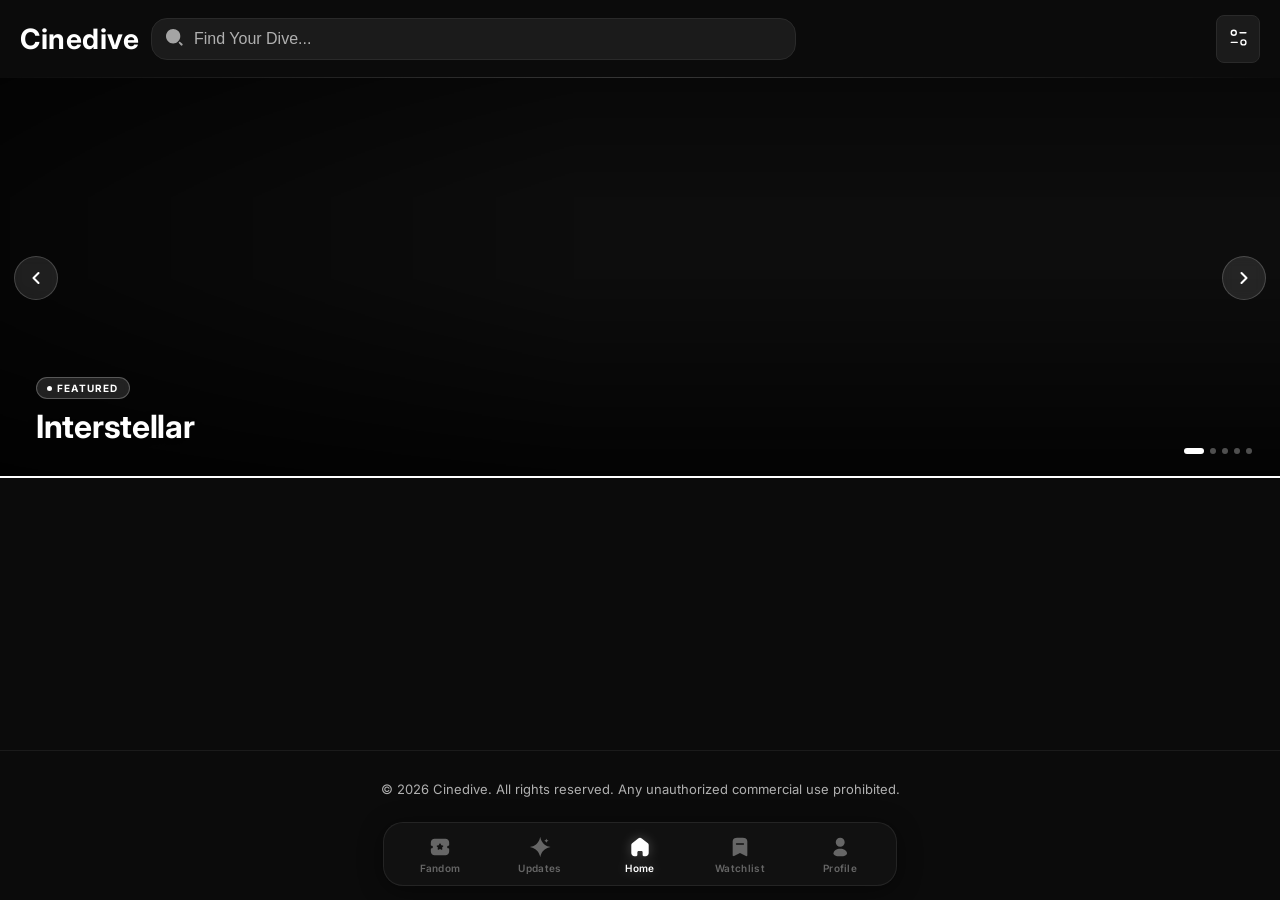
==== commit 622a8519: "Update index.html" ====
--- a/index.html
+++ b/index.html
@@ -24,7 +24,7 @@
 <body>
 
   <div class="top-nav">
-    <div class="logo">cinedive</div>
+    <div class="logo">Cinedive</div>
   
     <div class="search-box">
       <div class="search-inner" onclick="openSearchOverlay();">
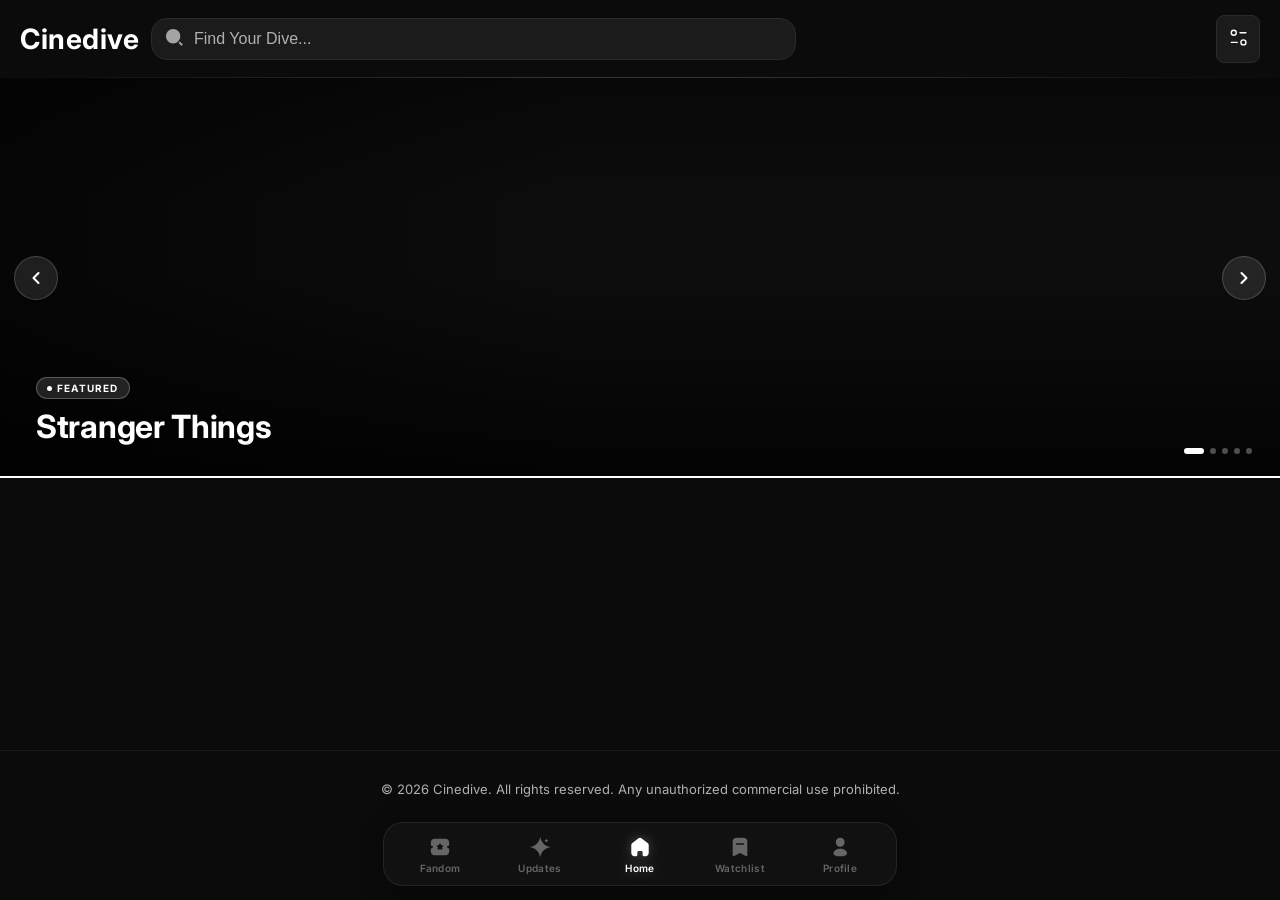
==== commit f928e890: "Update index.html" ====
--- a/index.html
+++ b/index.html
@@ -59,32 +59,32 @@
     <div class="slides-track" id="slidesTrack">
 
       <div class="slide"
-           data-img="https://image.tmdb.org/t/p/original/xJHokMbljvjADYdit5fK5VQsXEG.jpg"
-           data-title="Interstellar"
+           data-img="https://image.tmdb.org/t/p/original/zkI409T0DBhQIQuSRe2hvL3lYLy.jpg"
+           data-title="Stranger Things"
            data-label="Featured">
       </div>
 
       <div class="slide"
-           data-img="https://image.tmdb.org/t/p/original/oXUunYhn9uY1Yv6qU6A96vGvLpY.jpg"
-           data-title="The Dark Knight"
+           data-img="https://image.tmdb.org/t/p/original/52sp0vPhLOWrZ1QoZIWiapronM.jpg"
+           data-title="Off Campus"
            data-label="Trending">
       </div>
 
       <div class="slide"
-           data-img="https://image.tmdb.org/t/p/original/8Z99vYQXbu9o4v6qU6A96vGvLpY.jpg"
-           data-title="Inception"
+           data-img="https://image.tmdb.org/t/p/original/rZfmzpixLKLR3Hg2u0WgC7XLFl8.jpg"
+           data-title="Obessesion"
            data-label="Spotlight">
       </div>
 
       <div class="slide"
-           data-img="https://image.tmdb.org/t/p/original/70YpTzhScySAn8Br97vY88S6p60.jpg"
-           data-title="Zindagi Na Milegi Dobara"
+           data-img="https://image.tmdb.org/t/p/original/6t2FvBr9DS8MOq0m5FAwPBCdAW5.jpg"
+           data-title="Spider Noir"
            data-label="New">
       </div>
 
       <div class="slide"
-           data-img="https://image.tmdb.org/t/p/original/hiKypO3V6fK0pX8I7Y86S9Qqp.jpg"
-           data-title="Parasite"
+           data-img="https://image.tmdb.org/t/p/original/errPlDT9nnOPREPqSkr0xBDhDOd.jpg"
+           data-title="Michael"
            data-label="Award Winner">
       </div>
 
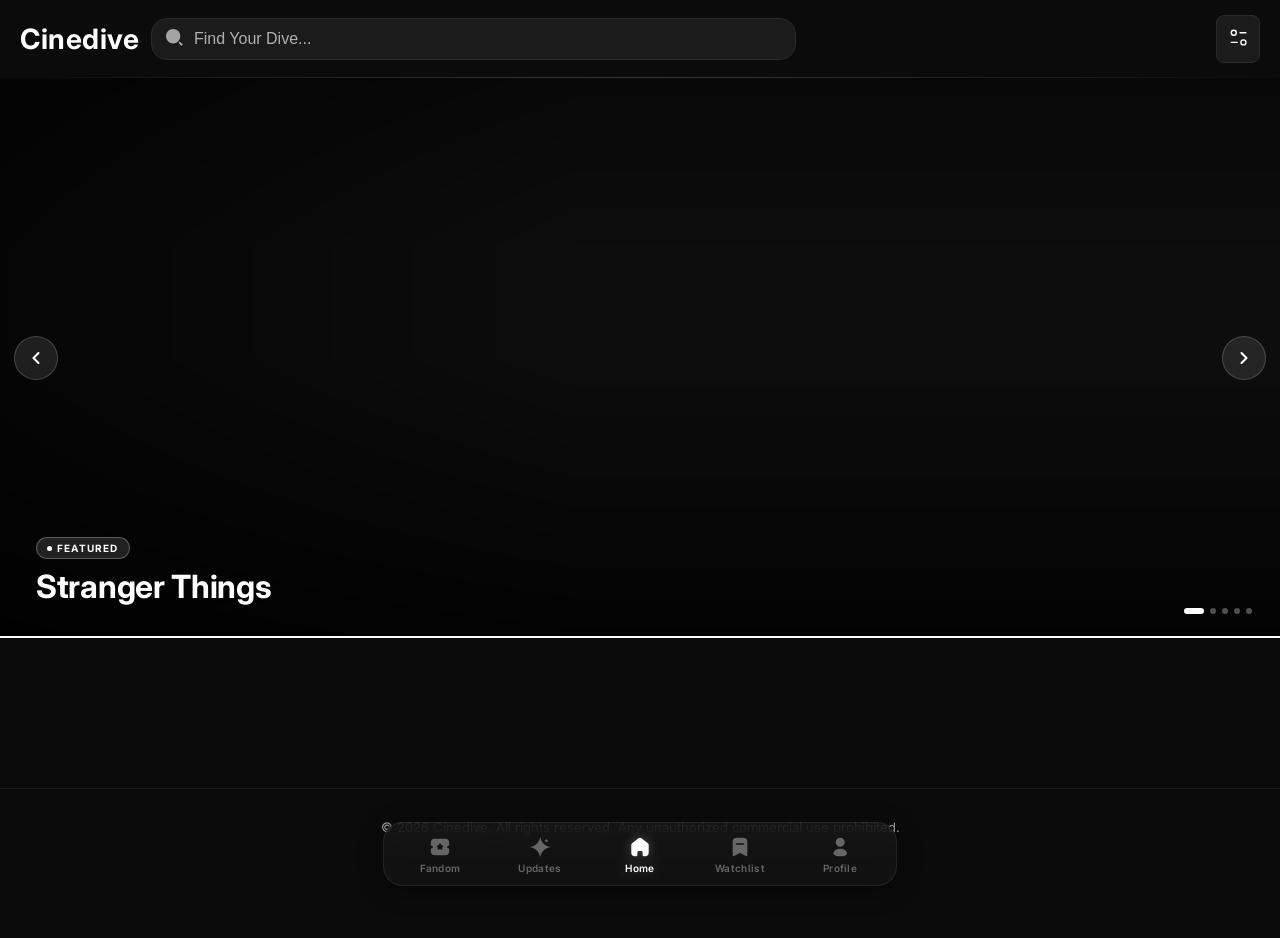
==== commit 31896fc8: "Update index.html" ====
--- a/index.html
+++ b/index.html
@@ -59,7 +59,7 @@
     <div class="slides-track" id="slidesTrack">
 
       <div class="slide"
-           data-img="https://image.tmdb.org/t/p/original/zkI409T0DBhQIQuSRe2hvL3lYLy.jpg"
+           data-img="https://image.tmdb.org/t/p/original/sqVXe7s3QAvr9WObl8Xo88GGoL0.jpg"
            data-title="Stranger Things"
            data-label="Featured">
       </div>
@@ -71,7 +71,7 @@
       </div>
 
       <div class="slide"
-           data-img="https://image.tmdb.org/t/p/original/rZfmzpixLKLR3Hg2u0WgC7XLFl8.jpg"
+           data-img="https://image.tmdb.org/t/p/original/r013C8Me2bZ0pUi0OWJRh0h7MzT.jpg"
            data-title="Obessesion"
            data-label="Spotlight">
       </div>
--- a/style.css
+++ b/style.css
@@ -205,7 +205,7 @@
 
 @media (min-width: 768px) {
   .featured-slideshow {
-    aspect-ratio: 16 / 5;
+    aspect-ratio: 16 / 7;
   }
 }
 
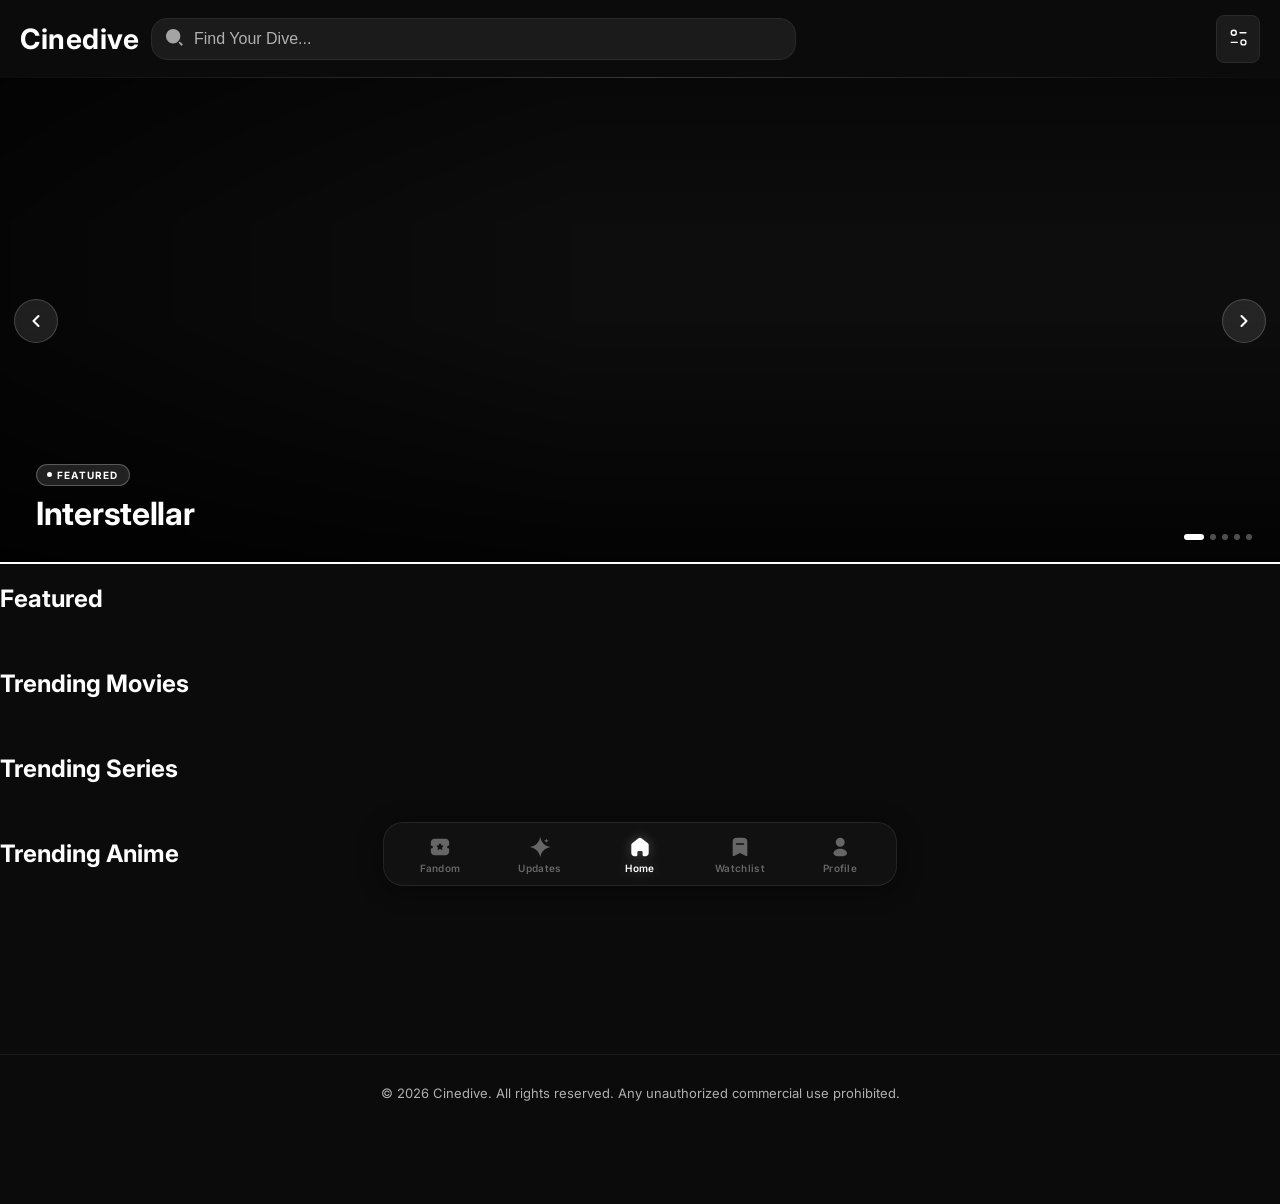
==== commit eed0def6: "Update index.html" ====
--- a/index.html
+++ b/index.html
@@ -23,6 +23,7 @@
 
 <body>
 
+  <!-- TOP NAV -->
   <div class="top-nav">
     <div class="logo">Cinedive</div>
   
@@ -49,51 +50,45 @@
 
   <!-- ═══════════════════════════════════════════
        FEATURED SLIDESHOW DATA
-       To update banners: edit the data-* attributes
-       on each .slide element below.
-       - data-img  : full image URL (backdrop/banner)
-       - data-title: movie or show name (optional)
-       - data-label: badge label e.g. "Trending", "New"
+       Edit data-img, data-title, data-label to update banners.
   ═══════════════════════════════════════════ -->
   <section class="featured-slideshow" id="featuredSlideshow">
     <div class="slides-track" id="slidesTrack">
 
       <div class="slide"
-           data-img="https://image.tmdb.org/t/p/original/sqVXe7s3QAvr9WObl8Xo88GGoL0.jpg"
-           data-title="Stranger Things"
+           data-img="https://image.tmdb.org/t/p/original/xJHax9isY6nduRjZSEzdOGpT6Zp.jpg"
+           data-title="Interstellar"
            data-label="Featured">
       </div>
 
       <div class="slide"
-           data-img="https://image.tmdb.org/t/p/original/52sp0vPhLOWrZ1QoZIWiapronM.jpg"
-           data-title="Off Campus"
+           data-img="https://image.tmdb.org/t/p/original/oXUunYhn9uY1Yv6qU6A96vGvLpY.jpg"
+           data-title="The Dark Knight"
            data-label="Trending">
       </div>
 
       <div class="slide"
-           data-img="https://image.tmdb.org/t/p/original/r013C8Me2bZ0pUi0OWJRh0h7MzT.jpg"
-           data-title="Obessesion"
+           data-img="https://image.tmdb.org/t/p/original/8Z99vYQXbu9o4v6qU6A96vGvLpY.jpg"
+           data-title="Inception"
            data-label="Spotlight">
       </div>
 
       <div class="slide"
-           data-img="https://image.tmdb.org/t/p/original/6t2FvBr9DS8MOq0m5FAwPBCdAW5.jpg"
-           data-title="Spider Noir"
+           data-img="https://image.tmdb.org/t/p/original/70YpTzhScySAn8Br97vY88S6p60.jpg"
+           data-title="Zindagi Na Milegi Dobara"
            data-label="New">
       </div>
 
       <div class="slide"
-           data-img="https://image.tmdb.org/t/p/original/errPlDT9nnOPREPqSkr0xBDhDOd.jpg"
-           data-title="Michael"
+           data-img="https://image.tmdb.org/t/p/original/hiKypO3V6fK0pX8I7Y86S9Qqp.jpg"
+           data-title="Parasite"
            data-label="Award Winner">
       </div>
 
     </div>
 
-    <!-- Dot indicators -->
     <div class="slide-dots" id="slideDots"></div>
 
-    <!-- Prev / Next arrows (desktop) -->
     <button class="slide-arrow slide-arrow-prev" id="slidePrev" aria-label="Previous">
       <svg width="20" height="20" viewBox="0 0 24 24" fill="none" stroke="#fff" stroke-width="2.5" stroke-linecap="round" stroke-linejoin="round">
         <polyline points="15 18 9 12 15 6"/>
@@ -105,8 +100,44 @@
       </svg>
     </button>
   </section>
-  <!-- END FEATURED SLIDESHOW -->
-
+
+  <!-- ═══════════════════════════════════════════
+       HOMEPAGE CAROUSEL SECTIONS
+       Populated from homepage.json × data.json
+  ═══════════════════════════════════════════ -->
+  <div class="homepage-sections">
+
+    <section class="carousel-section" id="section-featured">
+      <div class="carousel-header">
+        <h2 class="carousel-title">Featured</h2>
+      </div>
+      <div class="horizontal-scroll" id="carousel-featured"></div>
+    </section>
+
+    <section class="carousel-section" id="section-trending-movies">
+      <div class="carousel-header">
+        <h2 class="carousel-title">Trending Movies</h2>
+      </div>
+      <div class="horizontal-scroll" id="carousel-trending-movies"></div>
+    </section>
+
+    <section class="carousel-section" id="section-trending-series">
+      <div class="carousel-header">
+        <h2 class="carousel-title">Trending Series</h2>
+      </div>
+      <div class="horizontal-scroll" id="carousel-trending-series"></div>
+    </section>
+
+    <section class="carousel-section" id="section-trending-anime">
+      <div class="carousel-header">
+        <h2 class="carousel-title">Trending Anime</h2>
+      </div>
+      <div class="horizontal-scroll" id="carousel-trending-anime"></div>
+    </section>
+
+  </div>
+
+  <!-- FILTER + PICKS SECTION -->
   <div class="container">
     
     <div id="filters" class="preferences-container hidden">
@@ -215,6 +246,7 @@
     <div id="results" class="results-grid"></div>
   </div>
 
+  <!-- SEARCH OVERLAY -->
   <div id="search-overlay" class="search-overlay">
     
     <div class="search-sticky-top">
--- a/style.css
+++ b/style.css
@@ -28,13 +28,6 @@
   z-index: 100;
 }
 
-/*
-  SEPARATOR FIX:
-  Replaced the hard border-bottom on .top-nav with a
-  soft radial glow separator div rendered below the nav.
-  Feels premium and cinematic — a faint light bloom
-  rather than a flat line cut.
-*/
 .top-nav::after {
   content: '';
   position: absolute;
@@ -197,7 +190,7 @@
 .featured-slideshow {
   position: relative;
   width: 100%;
-  aspect-ratio: 16 / 10;
+  height: 52vw;
   overflow: hidden;
   background: #0D0D0D;
   margin-top: 0;
@@ -205,11 +198,10 @@
 
 @media (min-width: 768px) {
   .featured-slideshow {
-    aspect-ratio: 16 / 7;
+    height: 38vw;
   }
 }
 
-/* Track holds all slides side by side */
 .slides-track {
   display: flex;
   width: 100%;
@@ -218,7 +210,6 @@
   will-change: transform;
 }
 
-/* Individual slide */
 .slide {
   flex: 0 0 100%;
   width: 100%;
@@ -229,7 +220,6 @@
   background-repeat: no-repeat;
 }
 
-/* Cinematic gradient overlay */
 .slide::before {
   content: '';
   position: absolute;
@@ -242,7 +232,6 @@
   pointer-events: none;
 }
 
-/* Slide text content */
 .slide-content {
   position: absolute;
   bottom: 18px;
@@ -261,7 +250,6 @@
   }
 }
 
-/* Badge label */
 .slide-label {
   display: inline-flex;
   align-items: center;
@@ -280,7 +268,6 @@
   width: fit-content;
 }
 
-/* Pulse dot inside label */
 .slide-label-dot {
   width: 5px;
   height: 5px;
@@ -294,7 +281,6 @@
   50%       { opacity: 0.4; transform: scale(0.7); }
 }
 
-/* Movie title on slide */
 .slide-title {
   font-size: 20px;
   font-weight: 700;
@@ -312,7 +298,6 @@
   }
 }
 
-/* Dot indicators */
 .slide-dots {
   position: absolute;
   bottom: 14px;
@@ -337,7 +322,7 @@
   border: none;
   padding: 0;
   cursor: pointer;
-  transition: background 0.3s ease, transform 0.3s ease, width 0.3s ease;
+  transition: background 0.3s ease, width 0.3s ease;
   flex-shrink: 0;
 }
 
@@ -347,7 +332,6 @@
   border-radius: 3px;
 }
 
-/* Prev / Next arrows — desktop only */
 .slide-arrow {
   position: absolute;
   top: 50%;
@@ -383,7 +367,6 @@
   }
 }
 
-/* Progress bar at bottom of slideshow */
 .slide-progress {
   position: absolute;
   bottom: 0;
@@ -523,39 +506,65 @@
 
 @media (min-width: 768px) {
   .results-grid {
-    grid-template-columns: repeat(auto-fill, minmax(200px, 1fr));
-    gap: 25px;
+    grid-template-columns: repeat(auto-fill, minmax(170px, 1fr));
+    gap: 20px;
   }
 }
 
 /* =========================================
-   🎬 MOVIE CARD
+   🎬 MOVIE CARD — UPGRADED
+   Layout: poster on top, metadata below.
+   No overlays, no shadows, no colored chips.
+   Rating circle top-left on border.
+   Watchlist enlarged top-right.
 ========================================= */
 
+/*
+  Card outer wrapper.
+  — NOT aspect-ratio on the card itself anymore,
+    because the card now has a metadata section below.
+  — Width reduced ~15% from 216px → 184px mobile.
+  — overflow: visible so the rating badge
+    can sit half-outside the poster top-left corner.
+*/
 .movie-card {
-  border-radius: 16px;
-  overflow: hidden;
+  border-radius: 0;
+  overflow: visible;
   position: relative;
   width: 100%;
-  max-width: 216px;
-  aspect-ratio: 2 / 3;
+  max-width: 184px;
   cursor: pointer;
-  transition: transform 0.25s, box-shadow 0.25s;
-  background: #161616;
+  transition: transform 0.25s;
+  background: transparent;
   flex-shrink: 0;
+  display: flex;
+  flex-direction: column;
+  box-shadow: none;
 }
 
 .movie-card:hover {
-  transform: scale(1.04);
-  box-shadow: 0 8px 28px rgba(0,0,0,0.7);
-}
-
+  transform: scale(1.03);
+  box-shadow: none;
+}
+
+/*
+  Poster wrapper — maintains 2:3 aspect ratio.
+  position: relative so absolutely placed
+  rating + watchlist badges anchor to it.
+  overflow: visible to allow rating badge bleed.
+  border-radius on poster only.
+*/
 .movie-poster {
   position: relative;
   width: 100%;
-  height: 100%;
-}
-
+  aspect-ratio: 2 / 3;
+  border-radius: 12px;
+  overflow: hidden;
+  background: #161616;
+  flex-shrink: 0;
+}
+
+/* Poster image fills wrapper */
 .movie-poster img {
   position: absolute;
   inset: 0;
@@ -566,6 +575,7 @@
   z-index: 0;
 }
 
+/* Placeholder when image missing/fails */
 .movie-card-placeholder {
   position: absolute;
   inset: 0;
@@ -576,55 +586,68 @@
   background: #161616;
   gap: 8px;
   z-index: 0;
+  border-radius: 12px;
 }
 
 .movie-card-placeholder .placeholder-initial {
-  font-size: 48px;
+  font-size: 42px;
   font-weight: 700;
   color: rgba(255,255,255,0.1);
   line-height: 1;
 }
 
+/*
+  NO gradient overlay on poster.
+  Poster artwork fully visible and unobstructed.
+*/
 .movie-card-overlay {
-  position: absolute;
-  inset: 0;
-  background: linear-gradient(
-    to top,
-    rgba(0,0,0,0.93) 38%,
-    rgba(0,0,0,0.15) 70%,
-    transparent 100%
-  );
-  pointer-events: none;
-  z-index: 1;
-}
-
+  display: none;
+}
+
+/*
+  RATING BADGE — circular, top-left corner,
+  sits half on poster / half outside (negative offset).
+  z-index above poster so it bleeds over the border.
+*/
+.movie-rating {
+  position: absolute;
+  top: -10px;
+  left: -10px;
+  z-index: 10;
+  width: 34px;
+  height: 34px;
+  border-radius: 50%;
+  background: #0B0B0B;
+  border: 1.5px solid rgba(255,255,255,0.3);
+  display: flex;
+  align-items: center;
+  justify-content: center;
+  font-size: 9px;
+  font-weight: 700;
+  color: #FFFFFF;
+  letter-spacing: 0.1px;
+  flex-shrink: 0;
+}
+
+/*
+  WATCHLIST BUTTON — enlarged, top-right,
+  same position as before.
+*/
 .movie-card-top {
   position: absolute;
-  top: 10px;
-  right: 10px;
-  display: flex;
-  gap: 6px;
-  align-items: center;
-  z-index: 2;
-}
-
-.movie-rating {
-  background: rgba(11,11,11,0.78);
-  border: 1.5px solid rgba(255,255,255,0.5);
-  border-radius: 50px;
-  padding: 3px 9px;
-  font-size: 11px;
-  font-weight: 700;
-  color: #FFFFFF;
-  letter-spacing: 0.2px;
+  top: 8px;
+  right: 8px;
+  z-index: 10;
+  display: flex;
+  align-items: center;
 }
 
 .movie-watchlist-btn {
-  background: rgba(11,11,11,0.6);
-  border: 1px solid rgba(255,255,255,0.18);
+  background: rgba(11,11,11,0.65);
+  border: 1px solid rgba(255,255,255,0.2);
   border-radius: 50%;
-  width: 28px;
-  height: 28px;
+  width: 34px;
+  height: 34px;
   display: flex;
   align-items: center;
   justify-content: center;
@@ -634,44 +657,73 @@
 }
 
 .movie-watchlist-btn:hover {
-  background: rgba(255,255,255,0.12);
+  background: rgba(255,255,255,0.15);
   border-color: rgba(255,255,255,0.5);
 }
 
-.movie-watchlist-btn svg { display: block; }
-
+.movie-watchlist-btn svg {
+  display: block;
+  width: 16px;
+  height: 16px;
+}
+
+/*
+  METADATA AREA — below poster.
+  Clean, tight spacing.
+*/
 .movie-info {
-  position: absolute;
-  bottom: 0;
-  left: 0;
-  right: 0;
-  padding: 10px 10px 12px;
-  z-index: 2;
+  position: static;
+  padding: 8px 2px 4px 2px;
+  display: flex;
+  flex-direction: column;
+  gap: 5px;
+  z-index: auto;
+}
+
+/*
+  Title row: title + year side by side.
+  Title stays white, year is grey, same line.
+*/
+.movie-title-row {
+  display: flex;
+  align-items: baseline;
+  gap: 5px;
+  flex-wrap: nowrap;
+  overflow: hidden;
 }
 
 .movie-title {
   font-weight: 700;
   font-size: 12px;
   color: #FFFFFF;
-  margin-bottom: 6px;
   line-height: 1.3em;
   max-height: 2.6em;
   overflow: hidden;
   word-break: break-word;
+  flex-shrink: 1;
+  min-width: 0;
+  margin-bottom: 0;
+}
+
+.movie-year {
+  font-size: 11px;
+  font-weight: 400;
+  color: #777777;
+  white-space: nowrap;
+  flex-shrink: 0;
 }
 
 @media (min-width: 768px) {
   .movie-title {
-    font-size: 13px;
+    font-size: 12px;
   }
 }
 
-.movie-title .movie-year {
-  font-weight: 400;
-  color: #999;
-  font-size: 11px;
-}
-
+/*
+  CHIP ROW — genre + mood chips.
+  Neutral style only. No colors.
+  Same visual language as the rating badge border.
+*/
 .movie-tags {
   display: flex;
   flex-wrap: wrap;
@@ -683,23 +735,21 @@
   font-weight: 600;
   padding: 2px 7px;
   border-radius: 20px;
-  letter-spacing: 0.1px;
-}
-
-.tag-action    { background: #2a1a1a; color: #F09595; }
-.tag-comedy    { background: #2a2a1a; color: #EF9F27; }
-.tag-romance   { background: #2a1520; color: #ED93B1; }
-.tag-horror    { background: #200f0f; color: #f07070; }
-.tag-crime     { background: #1a1a2a; color: #85B7EB; }
-.tag-scifi     { background: #0f2a22; color: #5DCAA5; }
-.tag-drama     { background: #1a1f2a; color: #85B7EB; }
-.tag-adventure { background: #1a2530; color: #7BC8E8; }
-.tag-fantasy   { background: #221a35; color: #AFA9EC; }
-.tag-history   { background: #2a2010; color: #EF9F27; }
-.tag-thriller  { background: #201515; color: #F09595; }
-.tag-animation { background: #1f1a30; color: #AFA9EC; }
-
-.tag-mood { background: #1e1528; color: #C4A8E8; }
+  letter-spacing: 0.2px;
+  background: rgba(255,255,255,0.07);
+  color: #A0A0A0;
+  border: 1px solid rgba(255,255,255,0.1);
+}
+
+/* All genre/mood tags use the same neutral style */
+.tag-action, .tag-comedy, .tag-romance, .tag-horror,
+.tag-crime, .tag-scifi, .tag-drama, .tag-adventure,
+.tag-fantasy, .tag-history, .tag-thriller, .tag-animation,
+.tag-mood {
+  background: rgba(255,255,255,0.07);
+  color: #A0A0A0;
+  border: 1px solid rgba(255,255,255,0.1);
+}
 
 .movie-meta { display: none; }
 
@@ -947,9 +997,11 @@
 
 .horizontal-scroll {
   display: flex;
-  gap: 14px;
+  gap: 12px;
   overflow-x: auto;
   padding-bottom: 16px;
+  padding-left: 14px;
+  padding-right: 14px;
   scroll-snap-type: x mandatory;
   scrollbar-width: none;
   -webkit-overflow-scrolling: touch;
@@ -959,15 +1011,15 @@
   display: none;
 }
 
+/*
+  Carousel cards: fixed width so 3–4 fit in mobile viewport.
+  ~28vw gives ~3.4 cards visible on a 390px screen.
+  max-width cap for desktop.
+*/
 .horizontal-scroll .movie-card {
-  flex: 0 0 176px;
+  flex: 0 0 28vw;
+  max-width: 156px;
   scroll-snap-align: start;
-  max-width: 176px;
-  box-shadow: 0 4px 12px rgba(0,0,0,0.5);
-}
-
-.horizontal-scroll .movie-title {
-  font-size: 11px;
 }
 
 .search-empty-state {
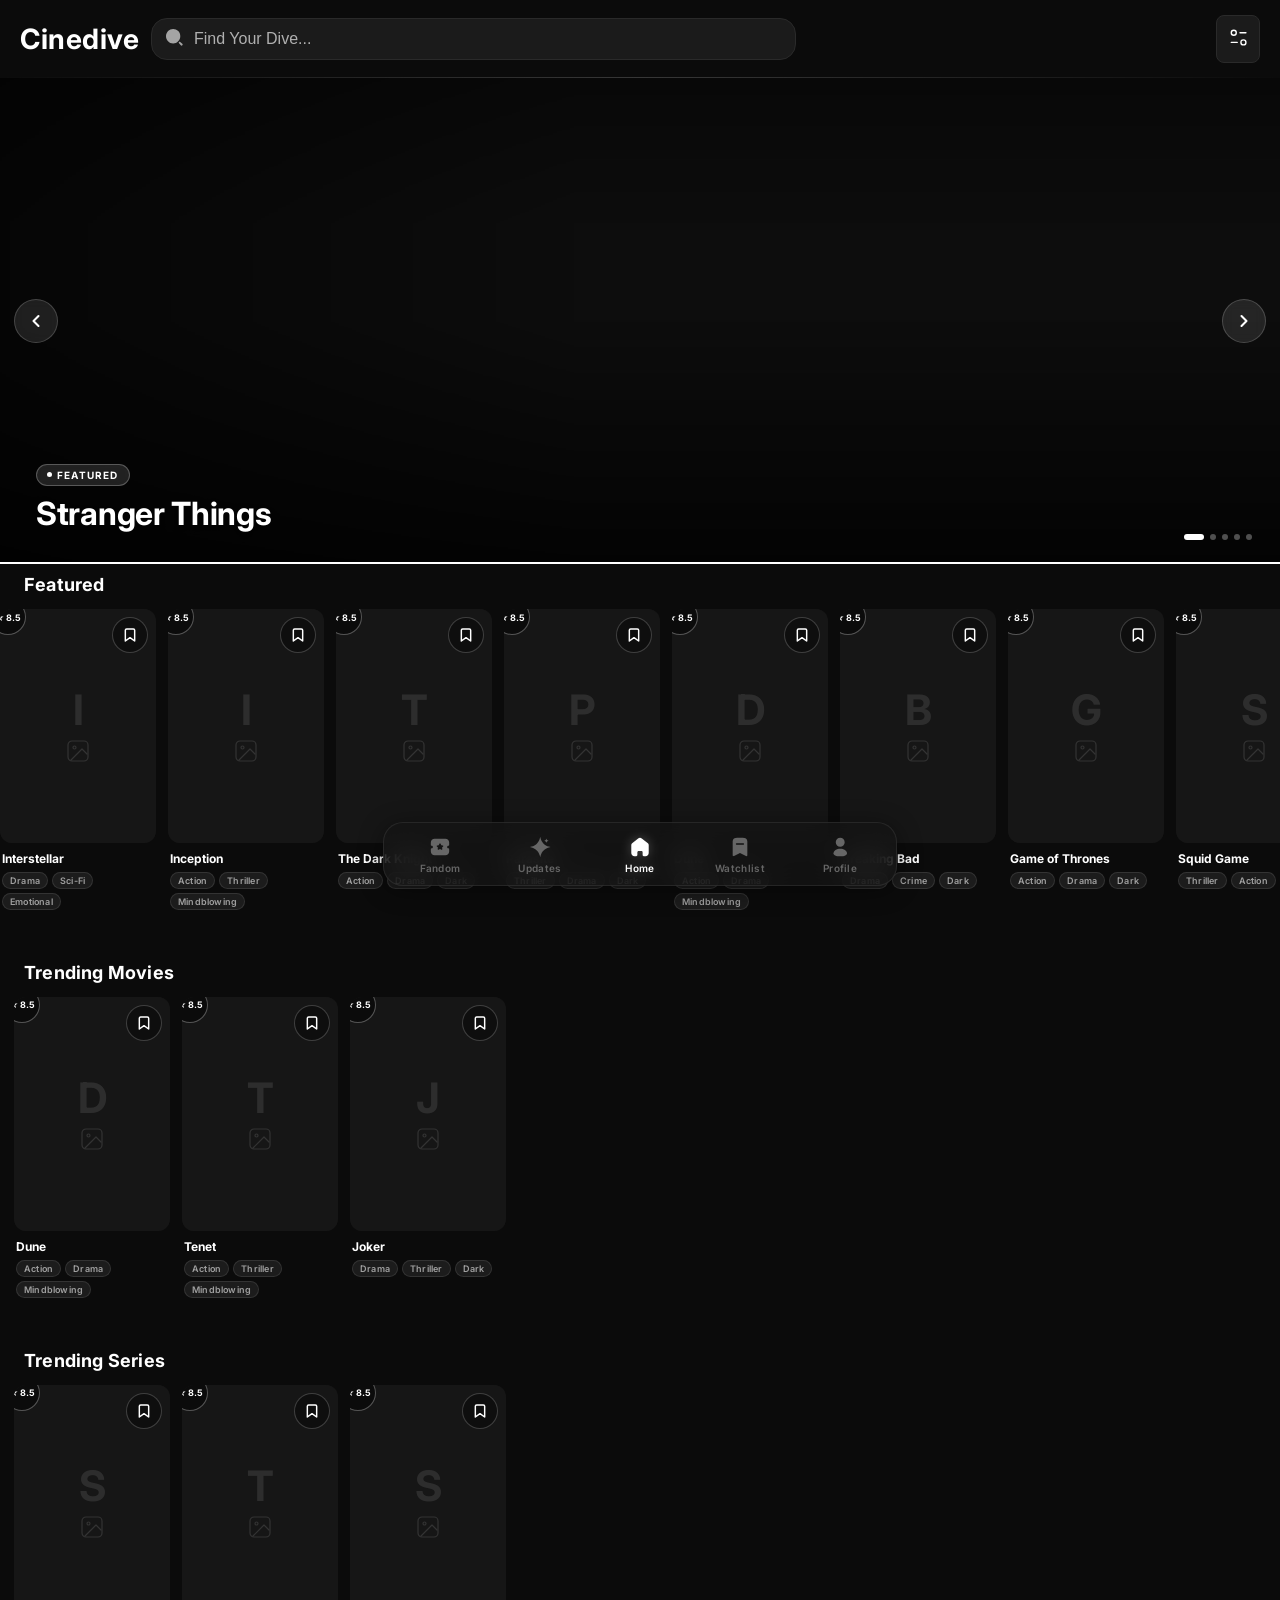
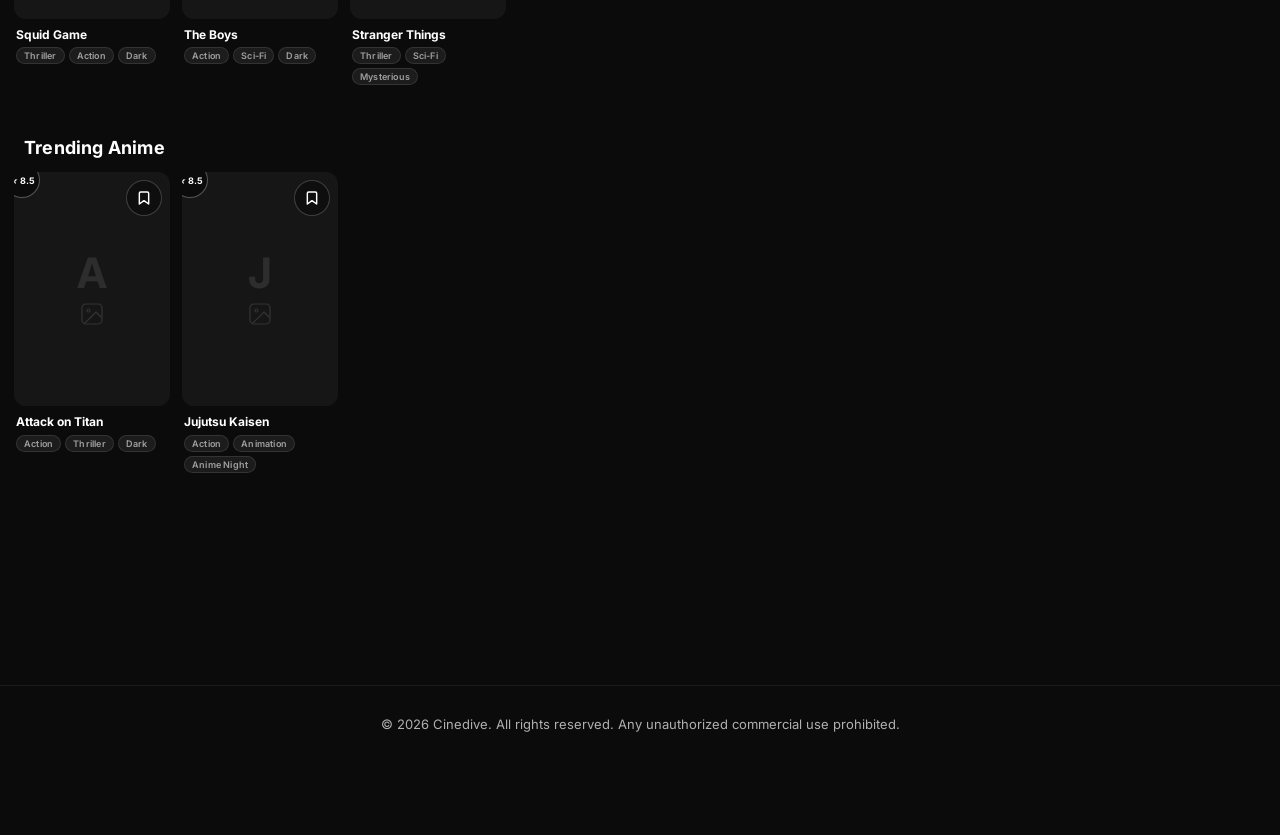
==== commit fb9a9197: "Update index.html" ====
--- a/index.html
+++ b/index.html
@@ -56,35 +56,35 @@
     <div class="slides-track" id="slidesTrack">
 
       <div class="slide"
-           data-img="https://image.tmdb.org/t/p/original/xJHax9isY6nduRjZSEzdOGpT6Zp.jpg"
-           data-title="Interstellar"
+           data-img="https://image.tmdb.org/t/p/original/sqVXe7s3QAvr9WObl8Xo88GGoL0.jpg"
+           data-title="Stranger Things"
            data-label="Featured">
       </div>
 
       <div class="slide"
-           data-img="https://image.tmdb.org/t/p/original/oXUunYhn9uY1Yv6qU6A96vGvLpY.jpg"
-           data-title="The Dark Knight"
+           data-img="https://image.tmdb.org/t/p/original/52sp0vPhLOWrZ1QoZIWiapronM.jpg"
+           data-title="Off Campus"
            data-label="Trending">
       </div>
 
       <div class="slide"
-           data-img="https://image.tmdb.org/t/p/original/8Z99vYQXbu9o4v6qU6A96vGvLpY.jpg"
-           data-title="Inception"
+           data-img="https://image.tmdb.org/t/p/original/r013C8Me2bZ0pUi0OWJRh0h7MzT.jpg"
+           data-title="Obessesion"
            data-label="Spotlight">
       </div>
 
       <div class="slide"
-           data-img="https://image.tmdb.org/t/p/original/70YpTzhScySAn8Br97vY88S6p60.jpg"
-           data-title="Zindagi Na Milegi Dobara"
+           data-img="https://image.tmdb.org/t/p/original/6t2FvBr9DS8MOq0m5FAwPBCdAW5.jpg"
+           data-title="Spider Noir"
            data-label="New">
       </div>
 
       <div class="slide"
-           data-img="https://image.tmdb.org/t/p/original/hiKypO3V6fK0pX8I7Y86S9Qqp.jpg"
-           data-title="Parasite"
+           data-img="https://image.tmdb.org/t/p/original/errPlDT9nnOPREPqSkr0xBDhDOd.jpg"
+           data-title="Michael"
            data-label="Award Winner">
       </div>
-
+      
     </div>
 
     <div class="slide-dots" id="slideDots"></div>
--- a/style.css
+++ b/style.css
@@ -753,6 +753,86 @@
 
 .movie-meta { display: none; }
 
+/* =========================================
+   🎬 HOMEPAGE CAROUSEL SECTIONS
+========================================= */
+
+.homepage-sections {
+  padding-top: 10px;
+  padding-bottom: 10px;
+}
+
+.carousel-section {
+  margin-bottom: 32px;
+}
+
+.carousel-header {
+  display: flex;
+  align-items: center;
+  justify-content: space-between;
+  padding: 0 16px;
+  margin-bottom: 14px;
+}
+
+.carousel-title {
+  font-size: 16px;
+  font-weight: 700;
+  color: #FFFFFF;
+  letter-spacing: 0.2px;
+  margin: 0;
+}
+
+@media (min-width: 768px) {
+  .carousel-title {
+    font-size: 18px;
+  }
+  .carousel-header {
+    padding: 0 24px;
+  }
+}
+
+/* Skeleton loader for carousel while data loads */
+.carousel-skeleton {
+  display: flex;
+  gap: 12px;
+  padding: 0 16px;
+  overflow: hidden;
+}
+
+.skeleton-card {
+  flex: 0 0 28vw;
+  max-width: 156px;
+  display: flex;
+  flex-direction: column;
+  gap: 8px;
+}
+
+.skeleton-poster {
+  width: 100%;
+  aspect-ratio: 2 / 3;
+  border-radius: 12px;
+  background: linear-gradient(90deg, #1a1a1a 25%, #242424 50%, #1a1a1a 75%);
+  background-size: 200% 100%;
+  animation: skeletonShimmer 1.4s ease-in-out infinite;
+}
+
+.skeleton-line {
+  height: 10px;
+  border-radius: 4px;
+  background: linear-gradient(90deg, #1a1a1a 25%, #242424 50%, #1a1a1a 75%);
+  background-size: 200% 100%;
+  animation: skeletonShimmer 1.4s ease-in-out infinite;
+}
+
+.skeleton-line.short {
+  width: 60%;
+}
+
+@keyframes skeletonShimmer {
+  0%   { background-position: 200% 0; }
+  100% { background-position: -200% 0; }
+}
+
 /* 🔥 FOOTER */
 .footer {
   padding: 25px 15px;
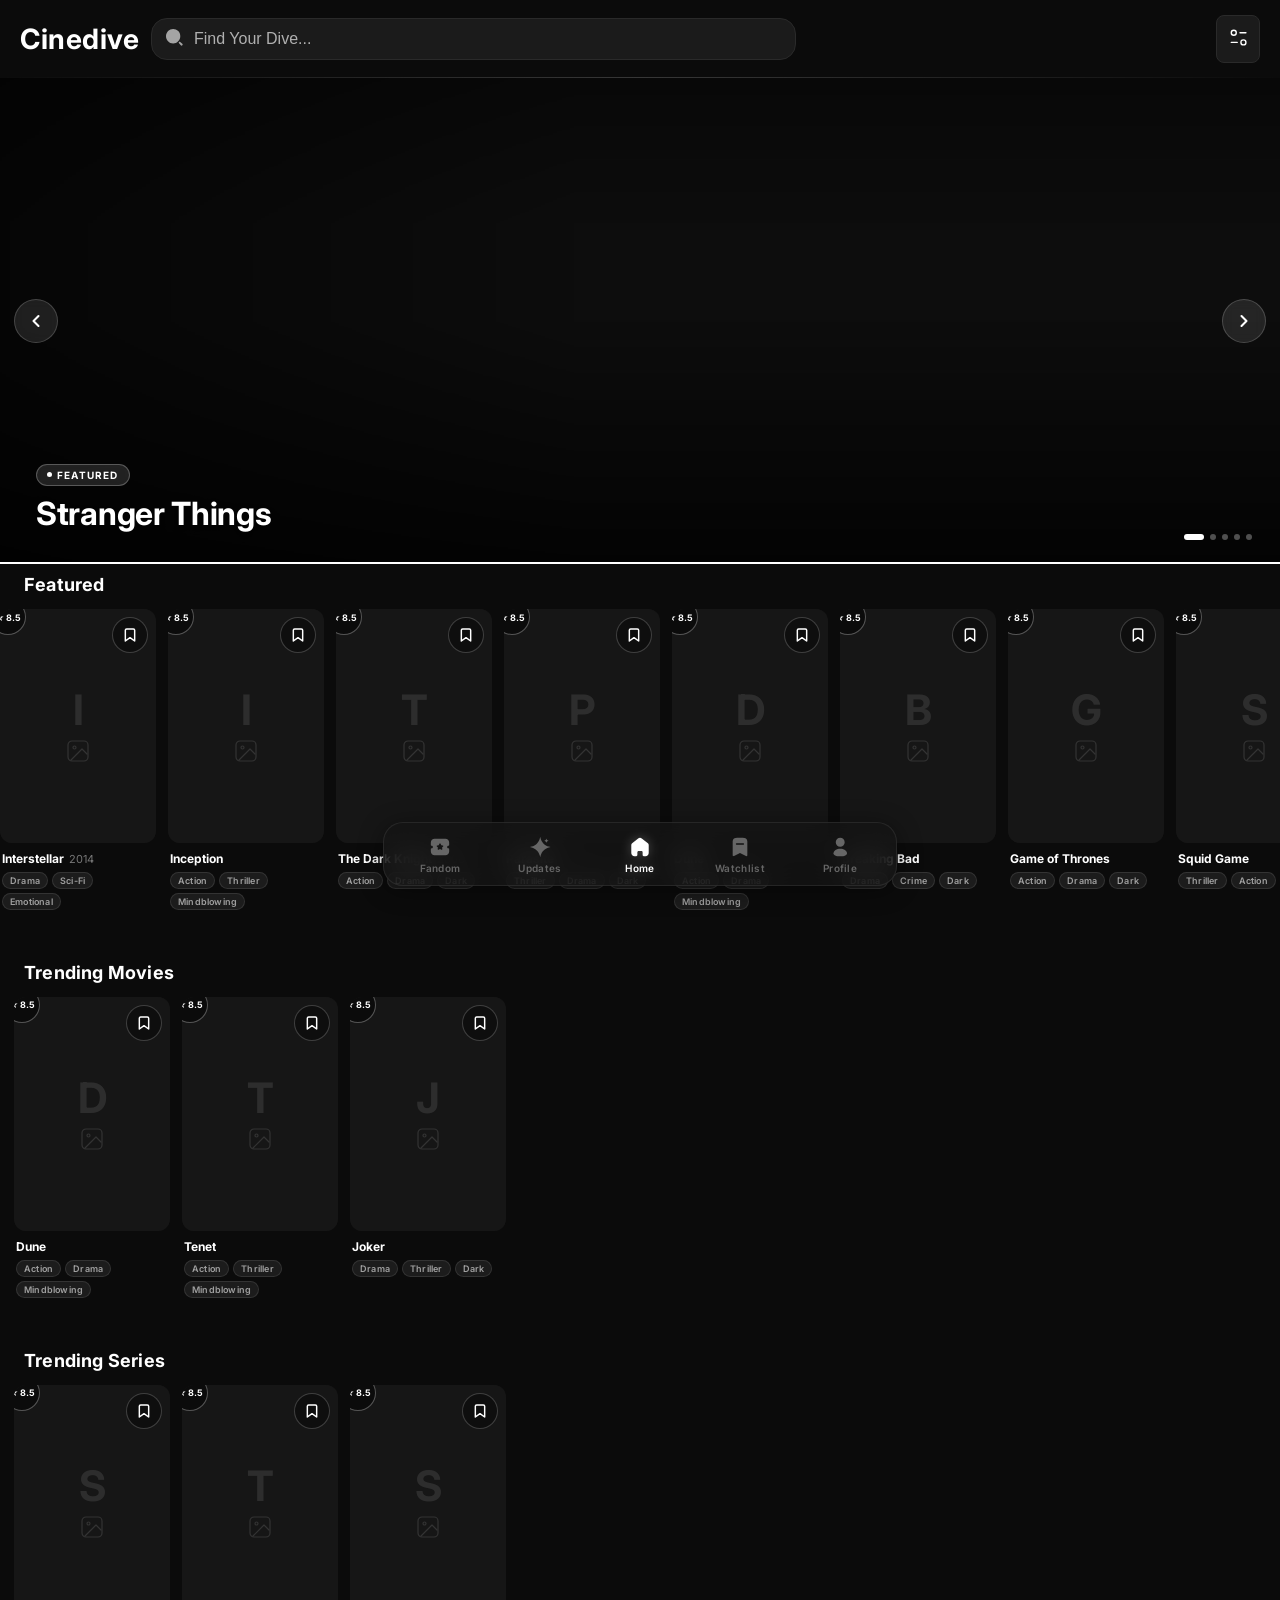
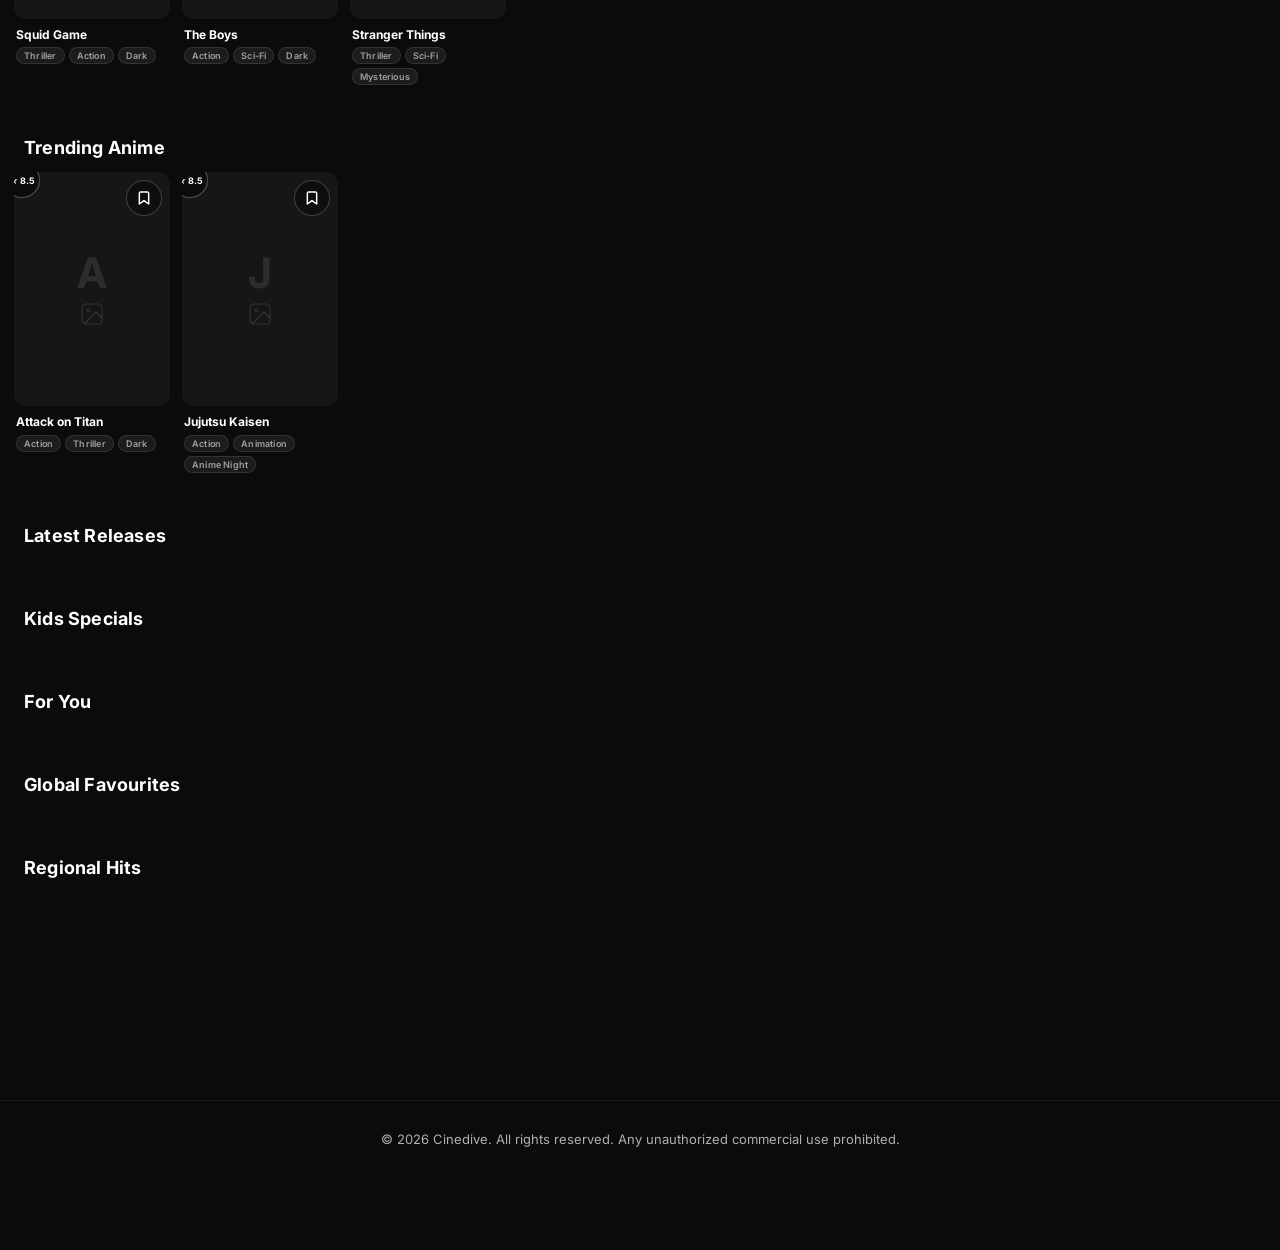
==== commit 611345b0: "Update index.html" ====
--- a/index.html
+++ b/index.html
@@ -134,6 +134,41 @@
       </div>
       <div class="horizontal-scroll" id="carousel-trending-anime"></div>
     </section>
+
+    <section class="carousel-section" id="section-latest-releases">
+  <div class="carousel-header">
+    <h2 class="carousel-title">Latest Releases</h2>
+  </div>
+  <div class="horizontal-scroll" id="carousel-latest-releases"></div>
+</section>
+
+<section class="carousel-section" id="section-kids-specials">
+  <div class="carousel-header">
+    <h2 class="carousel-title">Kids Specials</h2>
+  </div>
+  <div class="horizontal-scroll" id="carousel-kids-specials"></div>
+</section>
+
+<section class="carousel-section" id="section-for-you">
+  <div class="carousel-header">
+    <h2 class="carousel-title">For You</h2>
+  </div>
+  <div class="horizontal-scroll" id="carousel-for-you"></div>
+</section>
+
+<section class="carousel-section" id="section-global-favourites">
+  <div class="carousel-header">
+    <h2 class="carousel-title">Global Favourites</h2>
+  </div>
+  <div class="horizontal-scroll" id="carousel-global-favourites"></div>
+</section>
+
+<section class="carousel-section" id="section-regional-hits">
+  <div class="carousel-header">
+    <h2 class="carousel-title">Regional Hits</h2>
+  </div>
+  <div class="horizontal-scroll" id="carousel-regional-hits"></div>
+</section>
 
   </div>
 
